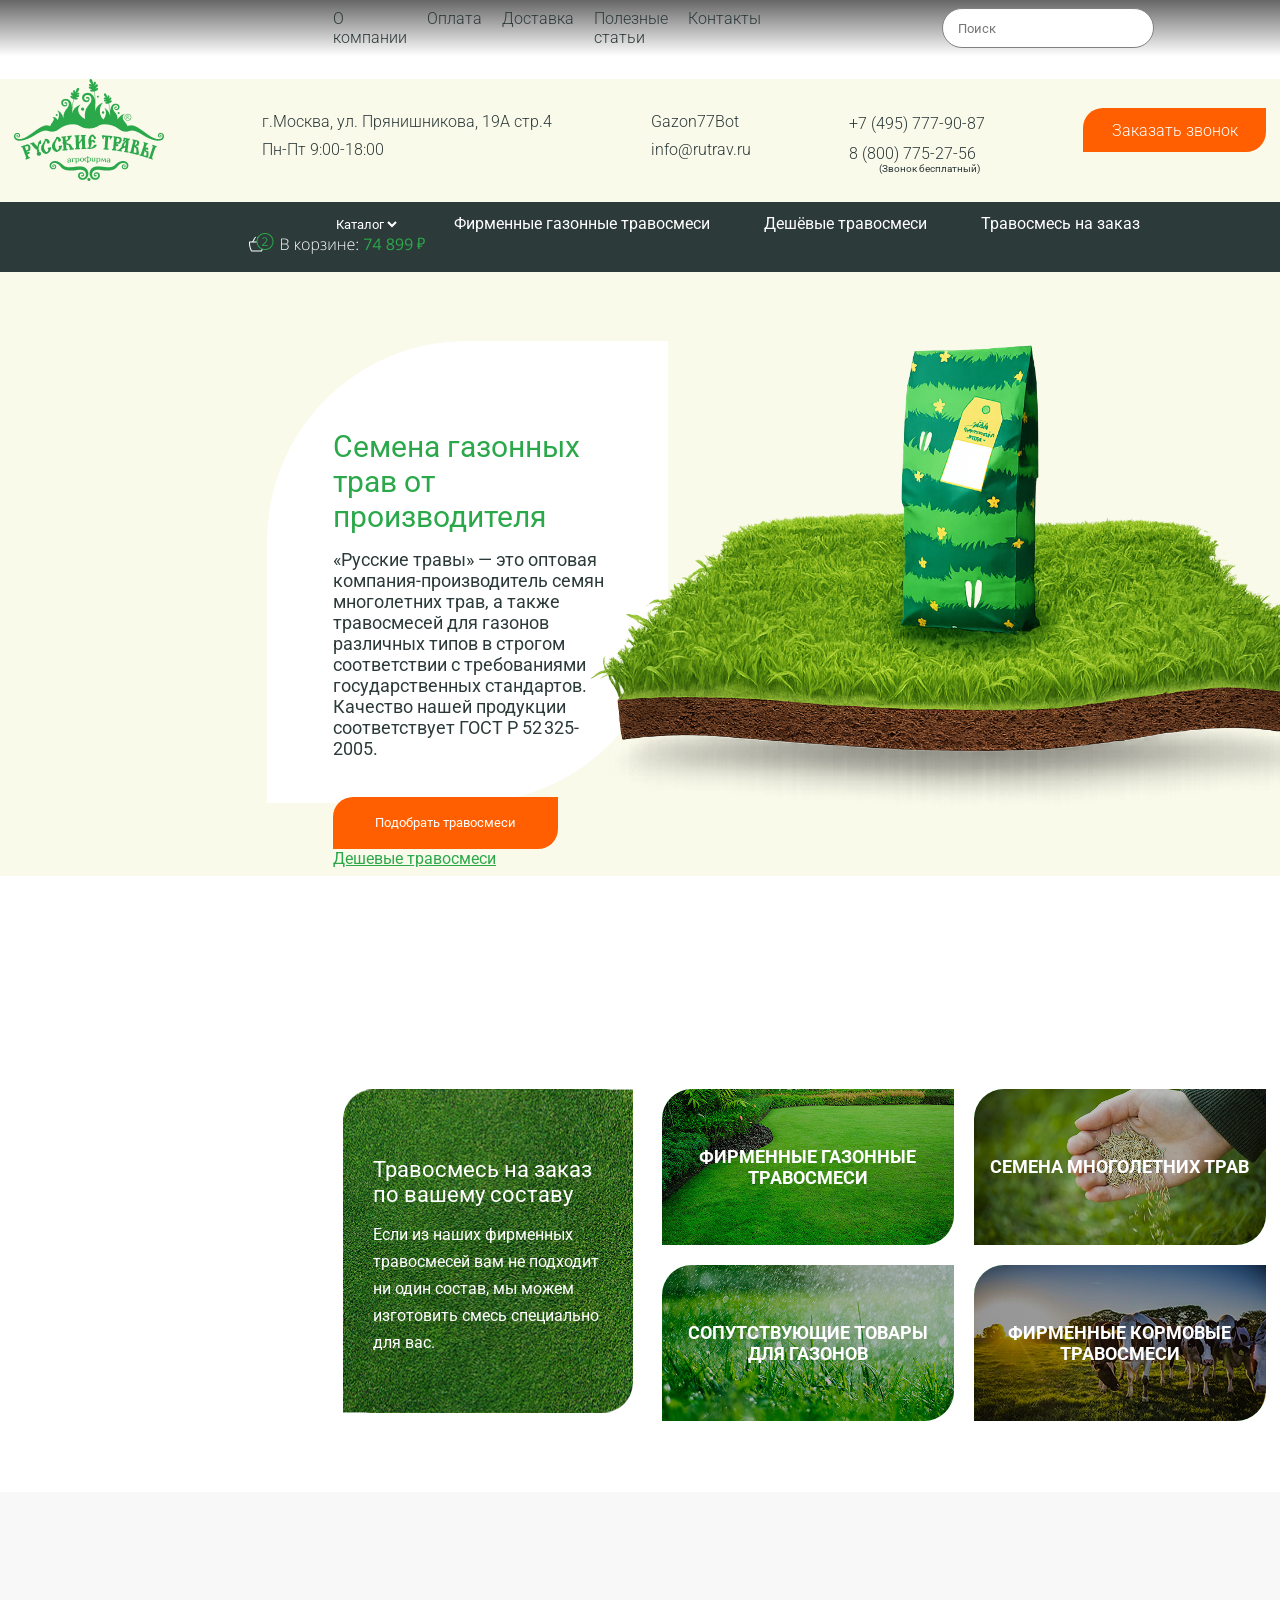
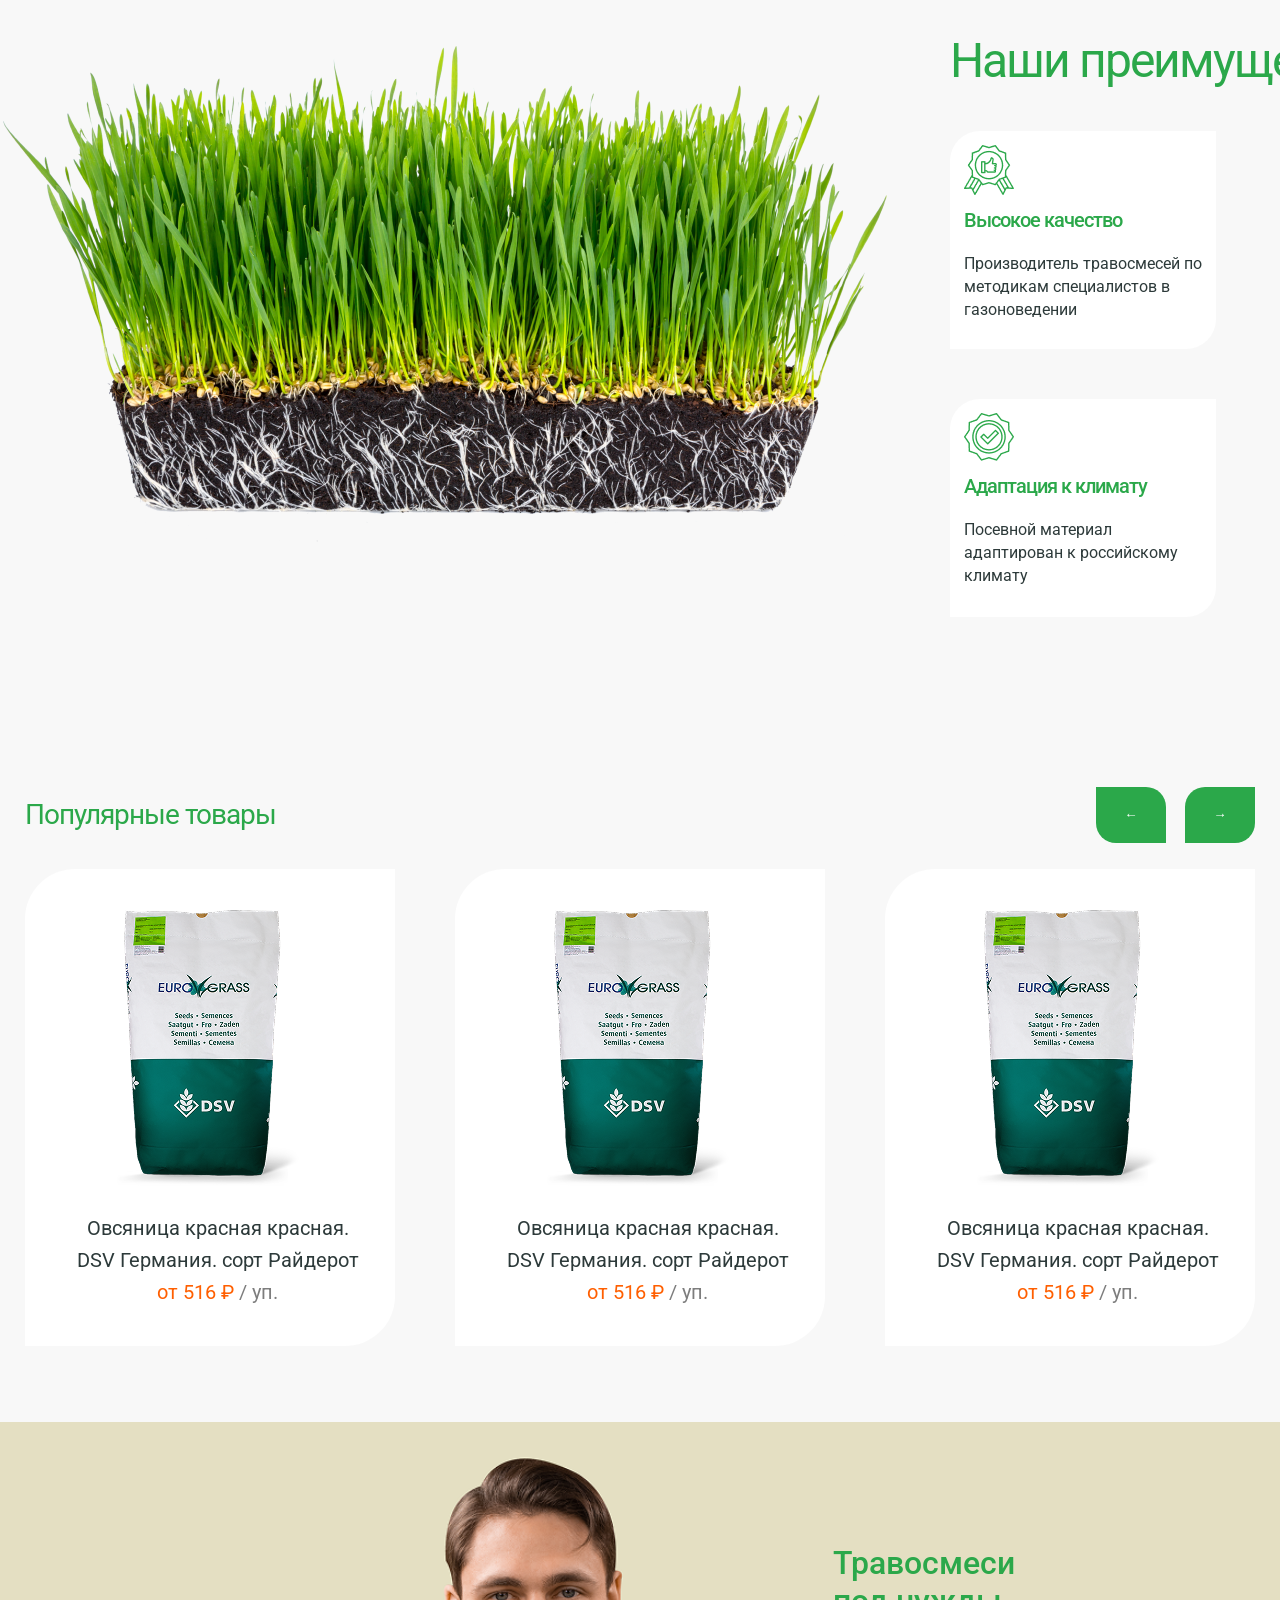
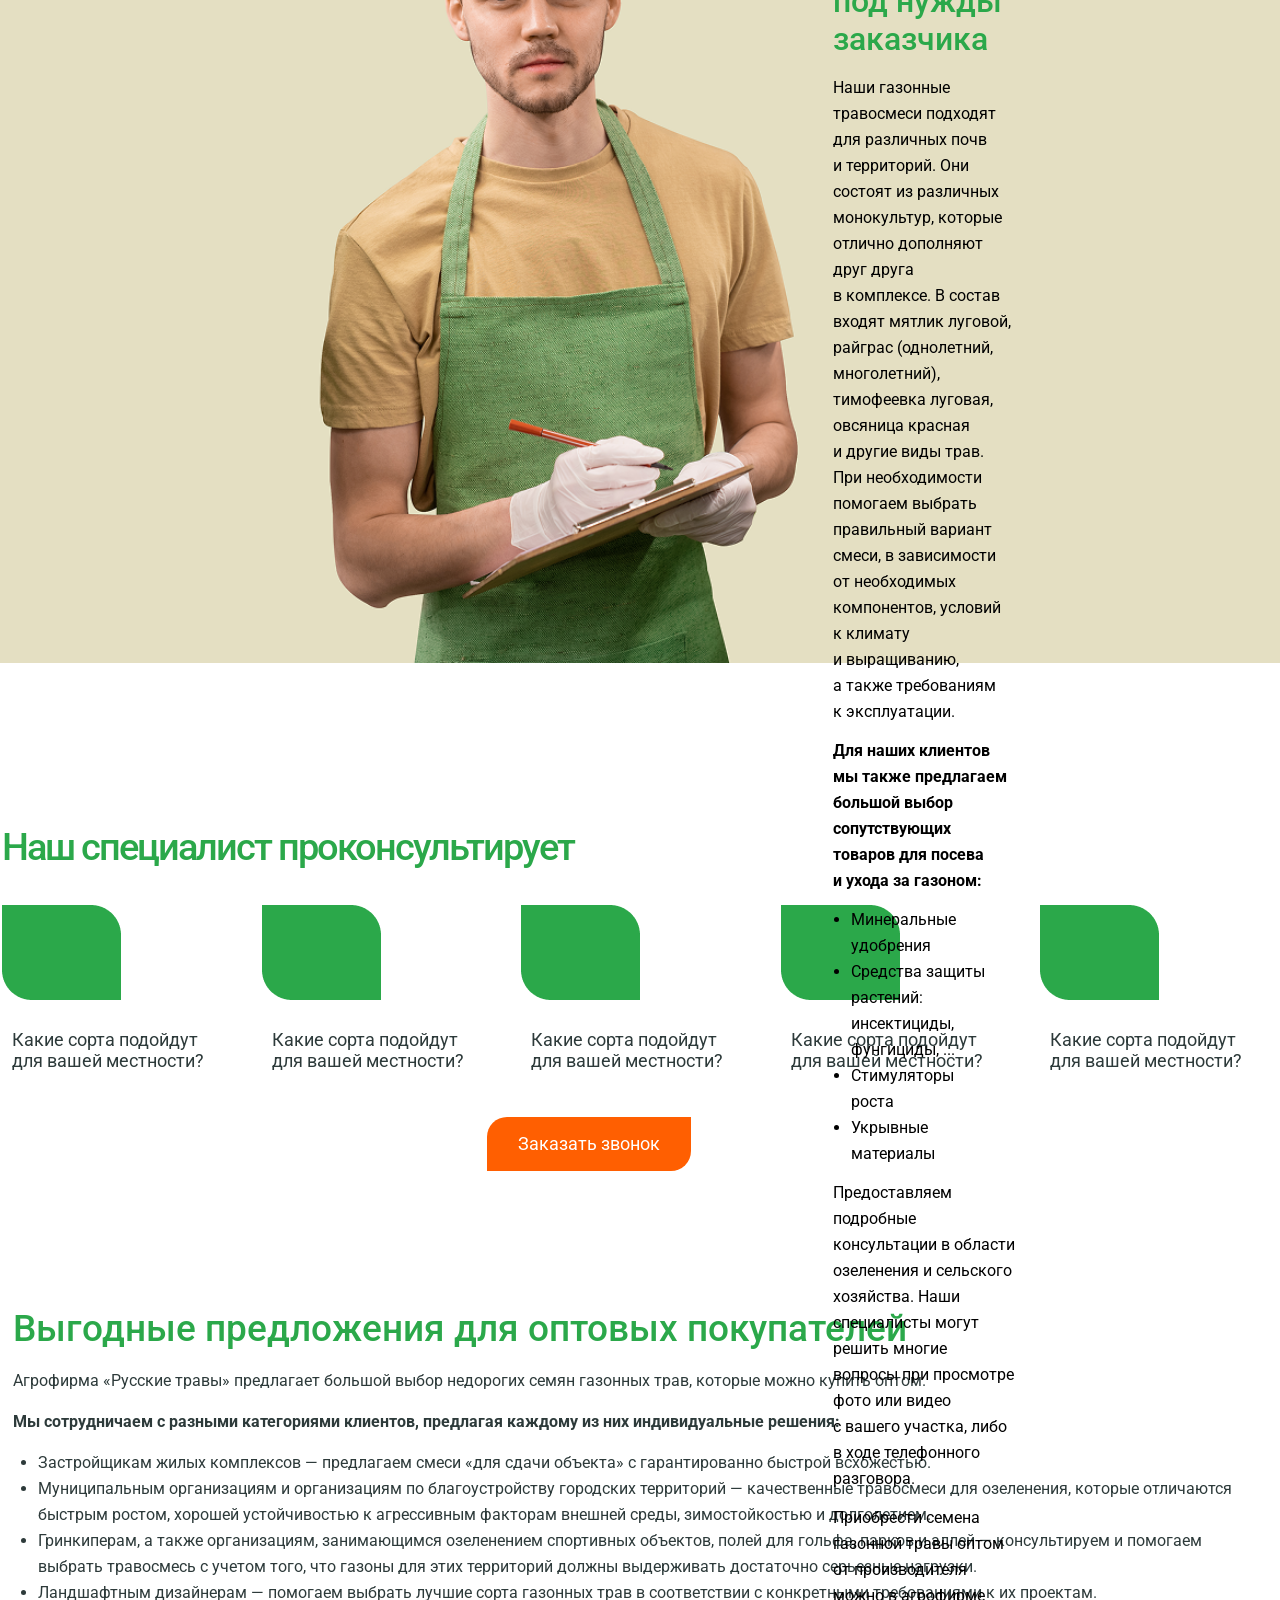
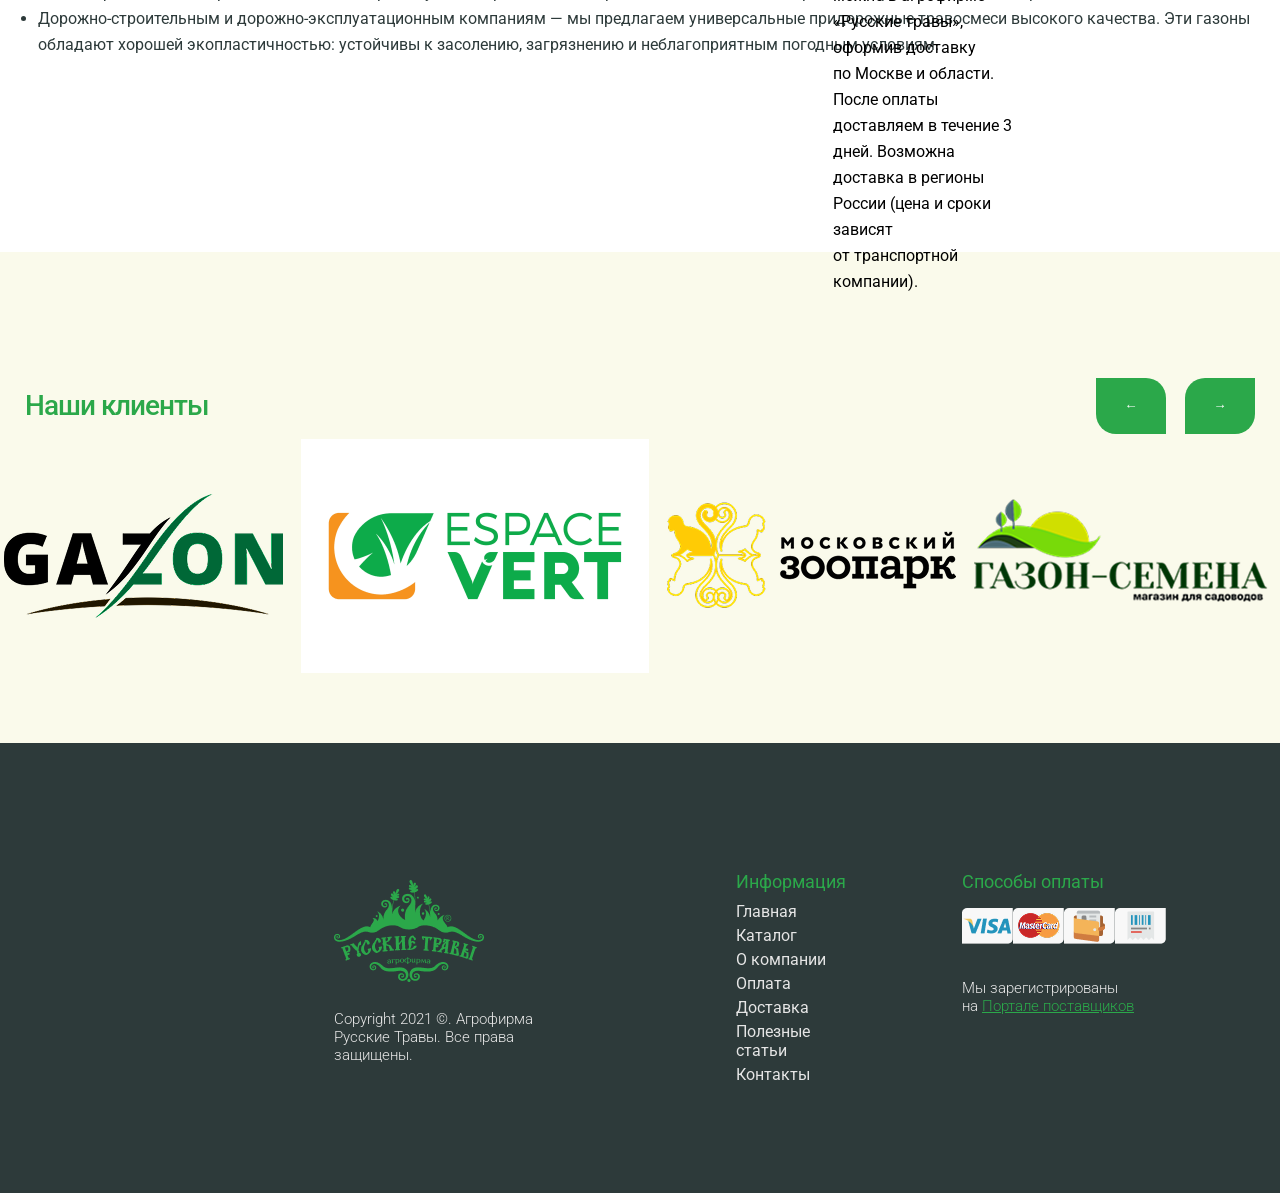
==== index.html @ 18412211 "big news" ====
<!DOCTYPE html>
<html lang="ru">
  <head>
    <meta charset="UTF-8">
    <meta name="viewport" content="width=device-width, initial-scale=1.0">
    <title>Ruskie travi</title>
    <link rel="preconnect" href="https://fonts.googleapis.com">
    <link rel="preconnect" href="https://fonts.gstatic.com" crossorigin>
    <link href="https://fonts.googleapis.com/css2?family=Roboto:ital,wght@0,100..900;1,100..900&display=swap" rel="stylesheet">
    <link rel="icon" type="image/png" href="./img/logo (1).png">
    <link rel="stylesheet" href="./css/style.css">
  </head>
<body>

  <div id="loader">
    <div class="spinner"></div>
  </div>

  <header class="header">
    <input type="checkbox" id="menu-toggle">
    <label for="menu-toggle" class="burger">☰</label>
        <nav class="nav">
          <ul class="list">
            <li class="text"><a href="./index-two.html" class="link">О компании</a></li>
            <li class="text"><a href="./index-two.html" class="link">Оплата</a></li>
            <li class="text"><a href="./index-two.html" class="link">Доставка</a></li>
            <li class="text"><a href="./index-two.html" class="link">Полезные статьи
            </a></li>
            <li class="text"><a href="./index-two.html" class="link">Контакты</a></li>
          </ul>
        </nav>
        <div class="header-info">
          <input type="search" placeholder="Поиск">
        <a href="">Вход</a>
        <a href="">Регистрация</a>
        <select name="" id="">
          <option value="">Russia</option>
          <option value="">English</option>
          <option value="">Japan</option>
        </select>
        </div>
    </header>
  
  <main>
  
    <section class="section">
    <div class="info">
      <img src="./img/logo (1).png" alt="ligo">
        <div class="info-texts">
          <span class="info-text"><a href="./">г.Москва, ул. Прянишникова, 19А стр.4</a></span>
          <p class="info-text-two" id="deily">Пн-Пт 9:00-18:00</p>
        </div>
        <div class="info-texts">
          <span class="info-text"><a href="">Gazon77Bot</a></span>
          <p class="info-text-two"><a href="">info@rutrav.ru</a></p>
        </div>
        <div class="info-texts-three">
          <span class="info-text"><a href="" id="info-text"> +7 (495) 777-90-87</a></span>
          <p class="info-text-two" id="info-text-two"><a href="">8 (800) 775-27-56</a></p>
          <p class="call">(Звонок бесплатный)</p>
        </div>
        <button class="call-two">Заказать звонок</button>
    </div>
    <div class="menu">
      <input type="checkbox" id="menu-toggle-two">
    <label for="menu-toggle-two" class="burger-two">☰</label>
      <div class="for-burger-two">
        <select name="" id="">
        <option value="">Каталог</option>
        <option value="">Каталог</option>
      </select>
      <a href="./index-three.html">Фирменные газонные травосмеси</a>
      <a href="./index-three.html">Дешёвые травосмеси</a>
      <a href="./index-three.html">Травосмесь на заказ</a>
      <img src="./img/basket.png" alt="basket">
      </div>
    </div>
    <div class="smena">
      <div class="smena-box">
        <h2>Семена газонных трав от производителя</h2>
        <p>«Русские травы» — это оптовая компания-производитель семян многолетних трав, а также травосмесей для газонов различных типов в строгом соответствии с требованиями государственных стандартов. Качество нашей продукции соответствует ГОСТ Р 52 325-2005.</p>
        <button>Подобрать травосмеси</button>
        <a href="">Дешевые травосмеси</a>
      </div>
      <div class="smena-img">
        <img src="./img/ChatGPT Image Mar 2, 2026, 11_20_45 AM.png" alt="">
      </div>
    </div>
    </section>
    <section class="sec-two">
      <div class="cards">
        <div class="card-one" style="background-image: url(./img/Rectangle\ 2\ \(1\).png);">
          <h2>Травосмесь на заказ 
          по вашему составу</h2>
          <p>Если из наших фирменных травосмесей вам не подходит ни один состав, мы можем изготовить смесь специально для вас.</p>
        </div>
          <div class="grid-container">
          <div class="card" style="background-image: url(./img/bg.png);">ФИРМЕННЫЕ ГАЗОННЫЕ ТРАВОСМЕСИ</div>
          <div class="card" style="background-image: url(./img/bg\ \(1\).png);">СЕМЕНА МНОГОЛЕТНИХ ТРАВ</div>
          <div class="card" style="background-image: url(./img/bg\ \(2\).png);">ГИДРОПОСЕВ ГАЗОНА</div>
          <div class="card" style="background-image: url(./img/bg\ \(2\).png);">СОПУТСТВУЮЩИЕ ТОВАРЫ ДЛЯ ГАЗОНОВ</div>
          <div class="card" style="background-image: url(./img/bg\ \(4\).png);">ФИРМЕННЫЕ КОРМОВЫЕ ТРАВОСМЕСИ</div>
          <div class="card" style="background-image: url(./img/bg\ \(5\).png);">ГАЗОННЫЕ УДОБРЕНИЯ</div>
        </div>
      </div>
    </section>
    <section class="sec-three">
      <div class="big-box">
        <div class="big-box-img">
          <img src="./img/lawn-mowing-with-soil.png" alt="">
        </div>
        <div class="big-box-info">
          <h2>Наши преимущества</h2>
          <div class="grid-container-two">
              <div>
              <img src="./img/best.png" alt="logo">
              <h3>Высокое качество</h3>
              <p>Производитель травосмесей по методикам специалистов в газоноведении</p>
              </div>

              <div>
              <img src="./img/note.png" alt="logo">
              <h3>Индивидуальный подход</h3>
              <p>Изготавливаем смеси
              по вашему составу</p>
              </div>

              <div>
              <img src="./img/approved.png" alt="logo">
              <h3>Адаптация к климату</h3>
              <p>Посевной материал адаптирован к российскому климату</p>
              </div>

              <div>
              <img src="./img/Vector.png" alt="logo">
              <h3>Консультация специалиста</h3>
              <p>Бесплатная консультация агронома</p>
              </div>
          </div>
        </div>
      </div>
      <div class="big-box-two">
        <div class="box-two-info">
          <h2>Популярные товары</h2>

          <div class="box-two-info-btns">
            <button>←</button>
            <button id="info-btn">→</button>
          </div>
        </div>
        <div class="big-box-two-cards">
          <div class="box-two-card">
            <img src="./img/img (1).png" alt="img">
            <p>Овсяница красная красная.
            DSV Германия. сорт Райдерот</p>
            <p style="color: #FF5F01;">от 516 ₽ <span style="color: #7D7D7D;">/ уп.</span></p>
          </div>
          <div class="box-two-card">
            <img src="./img/img (1).png" alt="img">
            <p>Овсяница красная красная.
            DSV Германия. сорт Райдерот</p>
            <p style="color: #FF5F01;">от 516 ₽ <span style="color: #7D7D7D;">/ уп.</span></p>
          </div>
          <div class="box-two-card">
            <img src="./img/img (1).png" alt="img">
            <p>Овсяница красная красная.
            DSV Германия. сорт Райдерот </p>
            <p style="color: #FF5F01;">от 516 ₽ <span style="color: #7D7D7D;">/ уп.</span></p>
          </div>
        </div>
      </div>
    </section>
      <section class="sec-four">
        <img src="./img/young-male-farmer-with-pen-and-clipboard-making-notes-in-verical-farm 1.png" alt="man-with-bag">
        <div class="travosmesi">
          <h2>Травосмеси под нужды заказчика</h2>
          <p>Наши газонные травосмеси подходят для различных почв и территорий. Они состоят из различных монокультур, которые отлично дополняют друг друга в комплексе. В состав входят мятлик луговой, райграс (однолетний, многолетний), тимофеевка луговая, овсяница красная и другие виды трав. 
          При необходимости помогаем выбрать правильный вариант смеси, в зависимости от необходимых компонентов, условий к климату и выращиванию, а также требованиям к эксплуатации.</p>
          <p><b>Для наших клиентов мы также предлагаем большой выбор сопутствующих товаров
          для посева и ухода за газоном:</b></p>
          <ul>
            <li>
              Минеральные удобрения
            </li>
            <li>
              Средства защиты растений: инсектициды, фунгициды, ...
            </li>
            <li>
              Стимуляторы роста
            </li>
            <li>
              Укрывные материалы
            </li>
          </ul>
          <p>Предоставляем подробные консультации в области озеленения и сельского хозяйства. Наши специалисты могут решить многие вопросы при просмотре фото или видео с вашего участка, либо в ходе телефонного разговора.</p>
          <p>Приобрести семена газонной травы оптом от производителя можно в агрофирме «Русские травы», оформив доставку по Москве и области. После оплаты доставляем в течение 3 дней. Возможна доставка в регионы России (цена и сроки зависят от транспортной компании).</p>
        </div>
      </section>
    <section class="sec-five">
      <div class="nash-spetsi">
        <h2>Наш специалист проконсультирует</h2>
        <div class="nash-cards">
          <div class="nash-card">
            <img src="./img/Rectangle 6 (1).png" alt="img">
            <p>Какие сорта подойдут 
            для вашей местности?</p>
          </div>
          <div class="nash-card">
            <img src="./img/Rectangle 6 (1).png" alt="img">
            <p>Какие сорта подойдут 
            для вашей местности?</p>
          </div>
          <div class="nash-card">
            <img src="./img/Rectangle 6 (1).png" alt="img">
            <p>Какие сорта подойдут 
            для вашей местности?</p>
          </div>
          <div class="nash-card">
            <img src="./img/Rectangle 6 (1).png" alt="img">
            <p>Какие сорта подойдут 
            для вашей местности?</p>
          </div>
          <div class="nash-card">
            <img src="./img/Rectangle 6 (1).png" alt="img">
            <p>Какие сорта подойдут 
            для вашей местности?</p>
          </div>
        </div>
        <button>Заказать звонок</button>
      </div>
      <div class="vigodine">
        <h2>Выгодные предложения для оптовых покупателей</h2>
        <p>Агрофирма «Русские травы» предлагает большой выбор недорогих семян газонных трав, которые можно купить оптом.</p>
        <p><b>Мы сотрудничаем с разными категориями клиентов, предлагая каждому из них индивидуальные решения:</b></p>
        <ul>
          <li>Застройщикам жилых комплексов — предлагаем смеси «для сдачи объекта» с гарантированно быстрой всхожестью.</li>
          <li>Муниципальным организациям и организациям по благоустройству городских территорий — качественные травосмеси для озеленения, которые отличаются быстрым ростом, хорошей устойчивостью к агрессивным факторам внешней среды, зимостойкостью и долголетием.</li>
          <li>Гринкиперам, а также организациям, занимающимся озеленением спортивных объектов, полей для гольфа, парков и аллей — консультируем и помогаем выбрать травосмесь с учетом того, что газоны для этих территорий должны выдерживать достаточно серьезные нагрузки.</li>
          <li>Ландшафтным дизайнерам — помогаем выбрать лучшие сорта газонных трав в соответствии с конкретными требованиями к их проектам.</li>
          <li>Дорожно-строительным и дорожно-эксплуатационным компаниям — мы предлагаем универсальные придорожные травосмеси высокого качества.
          Эти газоны обладают хорошей экопластичностью: устойчивы к засолению, загрязнению и неблагоприятным погодным условиям.</li>
        </ul>
      </div>
    </section>
    <section class="sec-six">
      <div class="six-info">
        <h2>Наши клиенты</h2>
        <div class="info-btns">
          <button>←</button>
          <button id="info-btn">→</button>
        </div>
      </div>
      <div class="six-info-imgs">
        <a href=""><img src="./img/1.png" alt="gazon"></a>
        <a href=""><img src="./img/2.png" alt="espace-vert"></a>
        <a href=""><img src="./img/3.png" alt="moskovskiy zopark"></a>
        <a href=""><img src="./img/4.png" alt="gazon-semena"></a>
      </div>
    </section>
    <footer class="footer">
      <div class="footer-box">
        <img class="footer-img" src="./img/logo (1).png" alt="logo">
      <p class="footer-text">Copyright 2021 ©. 
      Агрофирма Русские Травы. Все права защищены.</p>
      </div>
      <div class="footer-box-two">
        <h3>Информация</h3>
        <ul>
          <li>
            <a href="">Главная</a>
          </li>
          <li>
            <a href="">Каталог</a>
          </li>
          <li>
            <a href="">О компании</a>
          </li>
          <li>
            <a href="">Оплата</a>
          </li>
          <li>
            <a href="">Доставка</a>
          </li>
          <li>
            <a href="">Полезные статьи</a>
          </li>
          <li>
            <a href="">Контакты</a>
          </li>
        </ul>
      </div>
      <div class="footer-box-three">
        <h3>Способы оплаты</h3>
        <div class="footer-cards">
          <a href=""><img src="./img/1 (1).png" alt="visa"></a>
          <a href=""><img src="./img/2 (1).png" alt="mastercard"></a>
          <a href=""><img src="./img/3 (1).png" alt="wallet"></a>
          <a href=""><img src="./img/4 (1).png" alt="note"></a>
        </div>
        <p>Мы зарегистрированы <br>
        на <a href="">Портале поставщиков</a></p>
      </div>
      <div class="footer-box-four">
        <h3>Контакты</h3>
        <ul>
          <li>
            <a href=""> +7 (495) 777-90-87</a>
          </li>
          <li>
            <a href="">8 (800) 775-27-56</a>
          </li>
          <li>
            <a href="">Gazon77Bot</a>
          </li>
          <li>
            <a href="">info@rutrav.ru</a>
          </li>
          <li>
            <a href="">г.Москва, ул. Прянишникова, 19А стр.4</a>
          </li>
        </ul>
      </div>
    </footer>
  </main>
</body>
</html>
---- css/style.css ----
* {
  margin: 0;
  padding: 0;
  box-sizing: border-box;
  font-family: "Roboto", sans-serif;
}

#loader {
    position: fixed;
    inset: 0;
    background: #fffafa;
    display: flex;
    align-items: center;
    justify-content: center;
    z-index: 9999;

    animation: loaderHide 0.6s ease forwards;
}

#loader .spinner {
    width: 36px;
    height: 36px;
    border: 3px solid #333;
    border-top: 3px solid #2BA84A;
    border-radius: 50%;
    animation: spin 0.5s linear infinite;
    animation-fill-mode: backwards;
}

@keyframes spin {
    to {
        transform: rotate(360deg);
    }
}

@keyframes loaderHide {
    0% {
        opacity: 1;
        visibility: visible;
    }

    90% {
        opacity: 1;
    }

    100% {
        opacity: 0;
        visibility: hidden;
    }
}


.header {
  top: 0;
  max-width: 1920px;
  height: 56px;
  margin: auto;
  background: linear-gradient(180deg, rgba(0,0,0,0.6),rgba(0,0,0,0.000000000000000000000000000000000006));
  display: flex;
  align-items: center;
}

.nav {
  margin-left: 333px;
  margin-right: 181px;
}

.list {
  display: flex;
  gap: 20px;
}

.text {
  font-size: 16px;
  font-weight: 300;
  list-style: none;
}


.link {
  text-decoration: none;
  color: #2D3A3A;
}

.link:hover {
  color: #ffffff;
}

.link:active {
  color: #2D3A3A;
}

.header input {
  width: 212px;
  height: 40px;
  border-radius: 50px;
  padding: 15px;
  border: 1px solid gray;
  outline: none;
  margin-right: 157px;
}

.header-info {
  display: flex;
  justify-content: space-between;
  align-items: center;
  gap: 17px;
}

.header-info a:hover {
  color: rgb(30, 41, 255);
}

.header-info select {
  font-size: 16px;
  font-weight: 300;
  outline: none;
  border: none;
  background: transparent;
}

.header-info select:hover {
  color: rgb(239, 239, 239);
}

.header-info option {
  background-color: white;
  color: black;
}

.section {
  background-color: #FAFAEB;
  max-width: 1920px;
  margin: auto;
}

.info {
  width: 1252px;
  height: 102.04px;
  margin: auto;
  margin-top: 23px;
  display: flex;
  align-items: center;
  justify-content: space-between;
}

.info-texts {
  font-size: 16px;
  font-weight: 300;
  line-height: 100%
}

.info-text {
  line-height: 40px;
}

.info-text a {
  color: #2D3A3A;
  font-size: 16px;
  font-weight: 300;
  text-decoration: none;
}

.info-text-two {
  font-size: 16px;
  font-weight: 300;
  color: #2D3A3A;
  font-size: 16px;
  font-weight: 300;
}

.info-text-two a {
  color: #2D3A3A;
  text-decoration: none;
}

.info-texts-three {
  margin-top: 18px;
}

.call {
  font-size: 10px;
  margin-left: 30px;
  color: #2D3A3A;
}

.call-two {
  width: 183px;
  height: 44px;
  background-color: #FF5F01;
  color: white;
  border-radius: 20px 0px 20px 0px;
  border: 0;
  font-size:  16px;
  font-weight: 300;
  transition: 0.3s ease;
  cursor: pointer;
}

.call-two:hover {
  transform: scale(1.05);
  box-shadow: #FF5F01 0px 0px 15px 0.5px;
}

.call-two:active {
  transform: scale(1);
  box-shadow: none;
}

.menu {
  max-width: 1920px;
  height: 70px;
  margin: auto;
  background-color: #2D3A3A;
  margin-top: 20.96px;
  display: flex;
  align-items: center;
}

#menu-toggle-two {
  display: none;
}

.burger-two {
  display: none;
}

.menu select {
  background: transparent;
  border: none;
  margin-left: 332px;
  margin-right: 50px;
  color: white;
  outline: none;
  cursor: pointer;
}

.menu option {
  background-color: white;
  color: black;
}
.menu a {
  margin-right: 50px;
  color: white;
  text-decoration: none;
}

.menu a:hover {
  color: rgb(82, 220, 121);
}

.menu a:active {
  color: #2f5a39;
}

.menu img {
  margin-left: 249px;
}

.smena {
  display: flex;
  max-width: 1920px;
  margin: auto;
}

.smena-box {
  width: 652px;
  height: 462px;
  background-color: white;
  border-radius: 200px 0px 200px 0px ;
  margin: 69px 0px 70px 267px;
  padding: 88px 51px 88px 66px ;
}

.smena h2 {
  color: #2BA84A;
  font-size: 30px;
  font-weight: 400;
  margin-bottom: 15px;
}

.smena p {
  font-size: 18px;
  font-weight: 400;
  color: #2D3A3A;
  margin-bottom: 38px;
}

.smena button {
  width: 225px;
  height: 52px;
  border: none;
  border-radius: 20px 0px 20px 0px;
  background-color:#FF5F01;
  color: white;
  margin-right: 59px;
  cursor: pointer;
  transition: 0.3s ease;
}

.smena button:hover {
  transform: scale(1.05);
  box-shadow: #FF5F01 0px 0px 15px 0.5px;
}

.smena button:active {
  transform: scale(1);
  box-shadow: none;
}

.smena-box a {
  color: #2BA84A;
  font-size: 16px;
  font-weight: 400;
  transition: 0.3s ease;
}

.smena-box a:hover {
  color: #2f5a39;
}

.smena img {
  margin-left: -150px;
  width: 890px;
  height: 600px;
  overflow: hidden;
  z-index: 999;
  transition: 0.3s ease;
}

.smena img:hover {
  transform: translateX(80px);
}

.sec-two {
  width: 1920px;
  height: 616px;
  margin: auto;
  padding-top: 138px;
  display: flex;
}

.cards {
  width: 1235px;
  height: 328px;
  color: white;
  margin: auto;
  display: flex;
  gap: 29px;
}

.card-one {
  width: 291px;
  height: 324px;
  /* background-color: #3F7D25; */
  border-radius: 30px 0px 30px 0px;
  padding: 68px 22px 58px 30px;
  background-size: 100%;
  background-position: center;
  transition: 0.3s ease, backgraound-size 0.3s ease;
}

.card-one:hover {
  /* transform: scale(1.05); */
  background-size: 110%;
}

.card-one h2 {
  font-size: 22px;
  font-weight: 400;
  padding-bottom: 14px;
}

.card-one p {
  line-height: 27px;
}

.grid-container {
  display: grid;
  grid-template-columns: repeat(3, 1fr);
  gap: 20px;
}

.card {
  width: 292px;
  height: 156px;
  border-radius: 30px 0px 30px 0px;
  display: flex;
  align-items: center;
  justify-content: center;
  text-align: center;
  font-weight: bold;
  font-size: 18px;
  color: white;
  background: green;
  padding: 10px;
  background-size: 100%;
  background-position: center;
  transition: all 0.3s ease;
}

.card:hover {
  background-size: 110%;
}

.sec-three {
  max-width: 1920px;
  height: 1530px;
  background-color: #F8F8F8;
  margin: auto;
}

.big-box {
  display: flex;
}

.big-box-img {
  margin: 82px -10px 92px 0px;
  transition: all 0.3s ease;
  z-index: 9999;
}

.big-box-img:hover {
  transform: translateX(-40px);
}

.big-box-info {
  width: 620px;
  height: 550px;
  margin-top: 140px;
}

.big-box-info h2 {
  font-size: 48px;
  font-weight: 400;
  letter-spacing: -2px;
  color: #2BA84A;
  margin-bottom: 42px;
}

.grid-container-two {
  display: grid;
  grid-template-columns: repeat(2, 1fr);

}

.grid-container-two div {
  width: 266px;
  height: 218px;
  border-radius: 30px 0px 30px 0px;
  font-size: 18px;
  color: white;
  background: white;
  color: #2BA84A;
  padding: 10px;
  margin-right: 70px;
  margin-bottom: 50px;
  padding: 14px;
  transition: all 0.3s ease;
}

.grid-container-two div:hover {
  transform: scale(1.05);
  box-shadow: rgb(179, 178, 178) 0px 0px 15px 0.5px;
}

.grid-container-two div > img {
  /* margin-top: 10px; */
  margin-bottom: 9px;
}

.grid-container-two div > h3 {
  font-size: 20px;
  font-weight: 500;
  letter-spacing: -1px;
  margin-bottom: 20px;
}

.grid-container-two div > p {
  font-size: 16px;
  font-weight: 400;
  color: #2D3A3A;
  line-height: 23px;
}

.big-box-two {
  width: 1230px;
  height: 550px;
  margin: auto;
  margin-top: 93px;
}

.box-two-info {
  width: 100%;
  height: 72px;
  margin-bottom: 18px;
  display: flex;
  align-items: center;
  justify-content: space-between;
}

.box-two-info h2 {
  font-size: 28px;
  font-weight: 400;
  color: #2BA84A;
  letter-spacing: -1px;
}

.box-two-info-btns button {
  width: 70px;
  height: 56px;
  margin-left: 15px;
  background-color: #2BA84A;
  color: white;
  border: 0;
  border-radius: 0px 20px 0px 20px ;
  transition: all 0.3s ;
}

.box-two-info-btns button:hover {
  transform: scale(1.05);
}

#info-btn {
  border-radius: 20px 0px 20px 0px;
}

#info-btn:hover {
  transform: scale(1.05);
}

.big-box-two-cards {
  width: 100%;
  height: 478px;
  display: flex;
  justify-content: space-between;
  gap: 30px;
}

.box-two-card {
  width: 370px;
  height: 477px;
  background-color: white;
  border-radius: 50px 0px 50px 0px;
  transition: all 0.3s ease;
}

.box-two-card:hover {
  box-shadow: rgb(208, 208, 208) 0px 0px 15px 0.5px;
}

.box-two-card img {
  margin: 41px 50px 21px 75px;
  transition: all 0.3s ease;
}

.box-two-card img:hover {
  transform: scale(1.05);
}

.box-two-card p {
  width: 285px;
  height: 64px;
  font-size: 20px;
  color: #2D3A3A;
  font-weight: 400;
  line-height: 32px;
  text-align: center;
  margin-left: 50px;
}

.sec-four {
  max-width: 1920px;
  height: 841px;
  margin: auto;
  background-color: #E4DFC2;
  display: flex;
}

.sec-four img {
  transition: all 0.3s ease;
}

.sec-four img:hover {
  transform: translate(-70px);
}

.travosmesi {
  width: 826px;
  height: 576px;
  position: relative;
  left: -370px;
  top: 122px;
}

.travosmesi h2 {
  font-size: xx-large;
  font-weight: 500;
  color: #2BA84A;
  margin-bottom: 17px;
}

.travosmesi p {
  font-size: 16px;
  font-weight: 400;
  line-height: 26px;
  margin: 13px 0px;
}

.travosmesi ul {
  margin: 0px 18px;
  line-height: 26px;
}

.sec-five {
  max-width: 1920px;
  height: 1189px;
  margin: auto;
  padding-top: 162px;
}

.nash-spetsi {
  width: 1276px;
  height: 364px;
  /* background-color: dodgerblue; */
  margin: auto;
  /* margin-top: 162px; */
}

.nash-spetsi h2 {
  font-size: 38px;
  font-weight: 500;
  letter-spacing: -2px;
  color: #2BA84A;
  margin-bottom: 36px;
}

.nash-cards {
  width: 100%;
  height: 192px;
  display: flex;
  align-items: center;
  justify-content: space-between;
}

.nash-card {
  width: 238px;
  height: 192px;
  background-color: white;
  border-radius: 0px 20px 0px 20px;
  transition: all 0.3s ease;
}

.nash-card:hover {
  transform: scale(1.05);
  /* background-color: rgb(200, 200, 200); */
  border: 1px solid rgb(200,200,200);
  box-shadow: gray 0px 0px 10px 0.1px;
}

.nash-card p {
  padding: 10px;
  margin-top: 15px;
  font-size: 18px;
  font-weight: 400;
  color: #2D3A3A;
}

.nash-spetsi button {
  width: 204px;
  height: 54px;
  background-color: #FF5F01;
  color: white;
  border: 0;
  border-radius: 20px 0px 20px 0px;
  font-size: 18px;
  font-weight: 400;
  margin-top: 20px;
  margin-left: 485px;
  transition: all 0.3s ease;
}

.nash-spetsi button:hover {
  transform: scale(1.05);
  box-shadow: #FF5F01 0px 0px 15px 0.5px;
}

.nash-spetsi button:active {
  transform: scale(1);
  box-shadow: none;
}

.vigodine {
  width: 1254px;
  height: 401px;
  /* background-color: antiquewhite; */
  margin: auto;
  margin-top: 118px;
}

.vigodine h2 {
  font-size: 37px;
  font-weight: 500;
  color: #2BA84A;
  margin-bottom: 18px;
}

.vigodine p {
  margin-bottom: 15px;
  font-size: 16px;
  font-weight: 400;
  line-height: 26px;
  color: #2D3A3A;
}

.vigodine ul {
  font-size: 16px;
  font-weight: 400;
  line-height: 26px;
  color: #2D3A3A;
  margin-bottom: 15px;
  margin-left: 25px;
}

.sec-six {
  max-width: 1920px;
  height: 491px;
  margin: auto;
  background-color: #FAFAEB;
  padding-top: 119px;
}

.six-info {
  width: 1230px;
  height: 70px;
  margin: auto;
  /* background-color: greenyellow; */
  display: flex;
  align-items: center;
  justify-content: space-between;
}

.six-info h2 {
  font-size: 28px;
  font-weight: 500;
  color: #2BA84A;
  letter-spacing: -1px;
}

.six-info button {
  width: 70px;
  height: 56px;
  margin-left: 15px;
  background-color: #2BA84A;
  color: white;
  border: 0;
  border-radius: 0px 20px 0px 20px ;
  transition: all 0.3s ;
}

.info-btns button:hover {
  transform: scale(1.05);
}

.six-info-imgs {
  width: 1273px;
  height: 234px;
  margin: auto;
  display: flex;
  align-items: center;
  justify-content: space-between;
  gap: 18px;
}

.six-info-imgs a {
  transition: 0.3s ease;
}

.six-info-imgs a:hover {
  transform: scale(1.05);
}

.footer {
  max-width: 1920px;
  height: 450px;
  margin: auto;
  background-color: #2D3A3A;
  display: flex;
}

.footer-box {
  margin: 137px 202px 128px 334px;
}

.footer-img {
  margin-bottom: 23px;
}

.footer-text {
  width: 200px;
  height: 60px;
  color: #E5E5E5;
  font-size: 15px;
  font-weight: 300;
  /* margin-left: 334px; */
}

.footer-box-two {
  width: 170px;
  height: 200px;
  margin-top: 128px;
  margin-right: 116px;
}

.footer-box-two h3 {
  color: #2BA84A;
  font-size: 18px;
  font-weight: 400;
  margin-bottom: 10px;
}

.footer-box-two ul {
  list-style: none;
}

.footer-box-two li {
  margin-bottom: 5px;
}

.footer-box-two a {
  text-decoration: none;
  color: #E5E5E5;
}

.footer-box-two a:hover {
  color: lightgreen;
}

.footer-box-three {
  width: 240px;
  height: 147px;
  margin-top: 127px;
  margin-right: 171px;
}

.footer-box-three h3 {
  margin-bottom: 14px;
  font-size: 18px;
  font-weight: 400;
  color: #2BA84A;
  line-height: 24px;
}

.footer-cards {
  width: 100%;
  display: flex;
  justify-content: space-between;
  margin-bottom: 31px;
}

.footer-cards a {
  transition: all 0.1s;
}

.footer-cards a:hover {
  transform: scale(1.05);
}

/* .footer-cards a {
  margin-left: 5px;
} */

.footer-box-three p {
  font-size: 15px;
  font-weight: 300;
  color: #E5E5E5;
}

.footer-box-three a {
  color: #2BA84A;
}

.footer-box-three a:hover{
  color: lightgreen;
}

.footer-box-four {
  width: 212px;
  height: 195px;
  margin-top: 127px;
}

.footer-box-four h3 {
  margin-bottom: 14px;
  font-size: 18px;
  font-weight: 400;
  color: #2BA84A;
  line-height: 24px;
}

.footer-box-four ul {
  list-style: none;
}

.footer-box-four li {
  margin-bottom: 10px;
}

.footer-box-four ul > li > a {
  text-decoration: none;
  color: #E5E5E5;
}

.footer-box-four ul > li > a:hover {
  color: lightgreen;
}

#menu-toggle {
  display: none;
}

.burger {
  display: none;
}

@media (max-width: 768px) {

  .header {
    width: 100%;
    height: 35px;
    background-color: aqua;
    padding: 0 10px;
    display: flex;
    justify-content: space-between;
  }


  .burger {
    display: flex;
    align-items: center;
    font-size: 25px;
    color: #2BA84A;
  }

  #menu-toggle {
    display: none;
  }

  #menu-toggle:checked + .burger + .nav {
    display: flex;
  }

  .header-info {
    display: flex;
    align-items: center;
    gap: 10px;
  }

  .header-info a {
    color: #2BA84A;
  }

  .header-info input {
    display: none;
  }

  .header-info select {
    border: 0;
    background-color: transparent;
    outline: none;
    font-size: 12px;
    font-weight: 300;
  }

  .nav {
    display: none;
    position: relative;
    top: 35px;
    left: 0;
    width: 100%;
    height: 140px;
    flex-direction: row;
    background-color: rgb(186, 221, 73);
    z-index: 9999;
  }

  .nav ul > li {
    margin-bottom: 5px;
    list-style: none;
  }

  .nav ul > li > a {
    text-decoration: none;
    color:#2BA84A;
  }

  .section {
    width: 100%;
    /* padding: 0 20px; */
    flex-direction: column;
    position: relative;
  }

  .info {
    width: 288px;
    height: 147px;
  }

  .info img {
    position: absolute;
    top: 0;
    left: 16px;
  }

  #info-text {
    position: absolute;
    top: 0;
    right: 0;
  }

  .info-text-two {
    position: absolute;
    bottom: 10px;
    left: 39px;
  }

  #info-text-two {
    position: absolute;
    top: 60px;
    left: 250px;
  }

  #deily {
    position: absolute;
    top: 0;
    left: 255px;
  }

  .info-text {
    position: absolute;
    top: 0;
    right: 0;
  }

  .info-text {
    display: none;
  }

  .call {
    position: absolute;
    top: 80px;
    right: 16px;
  }

  .call-two {
    width: 40%;
    position: absolute;
    bottom: 0;
    right: 16px;
  }


}
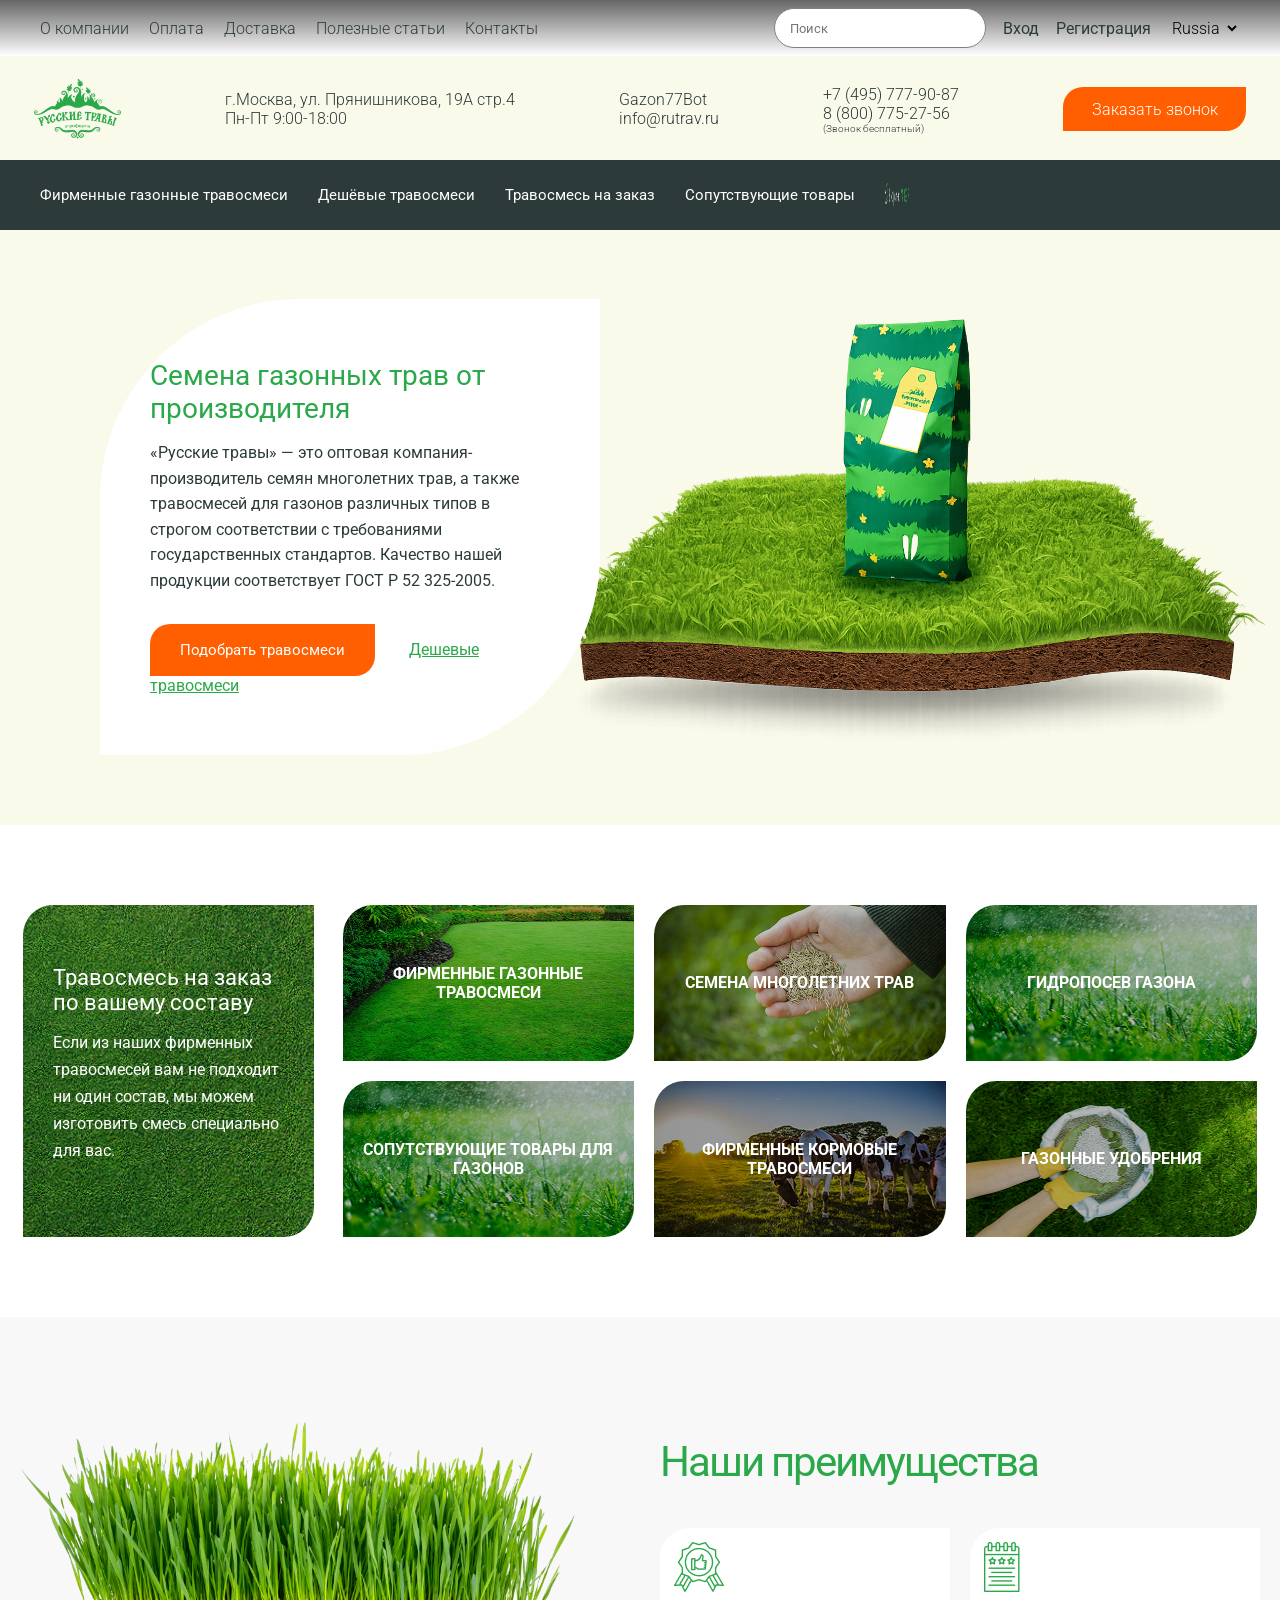
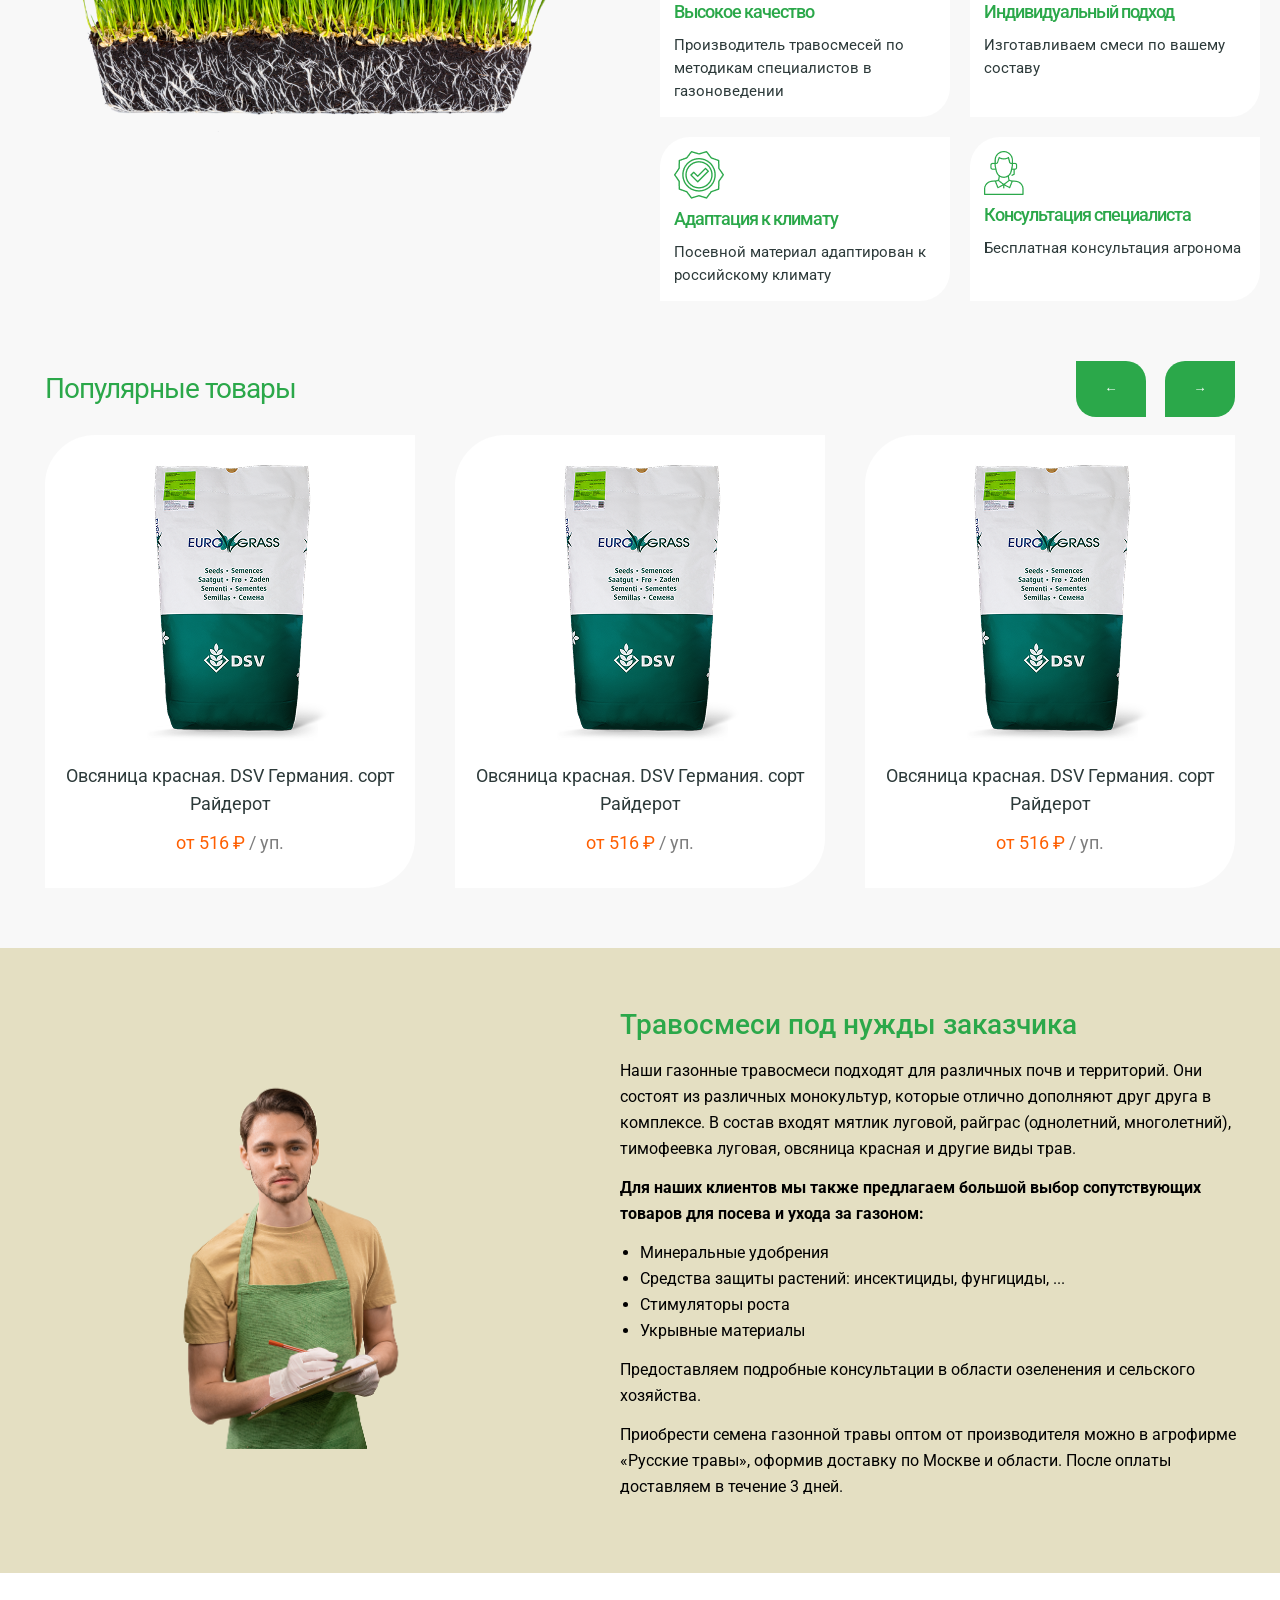
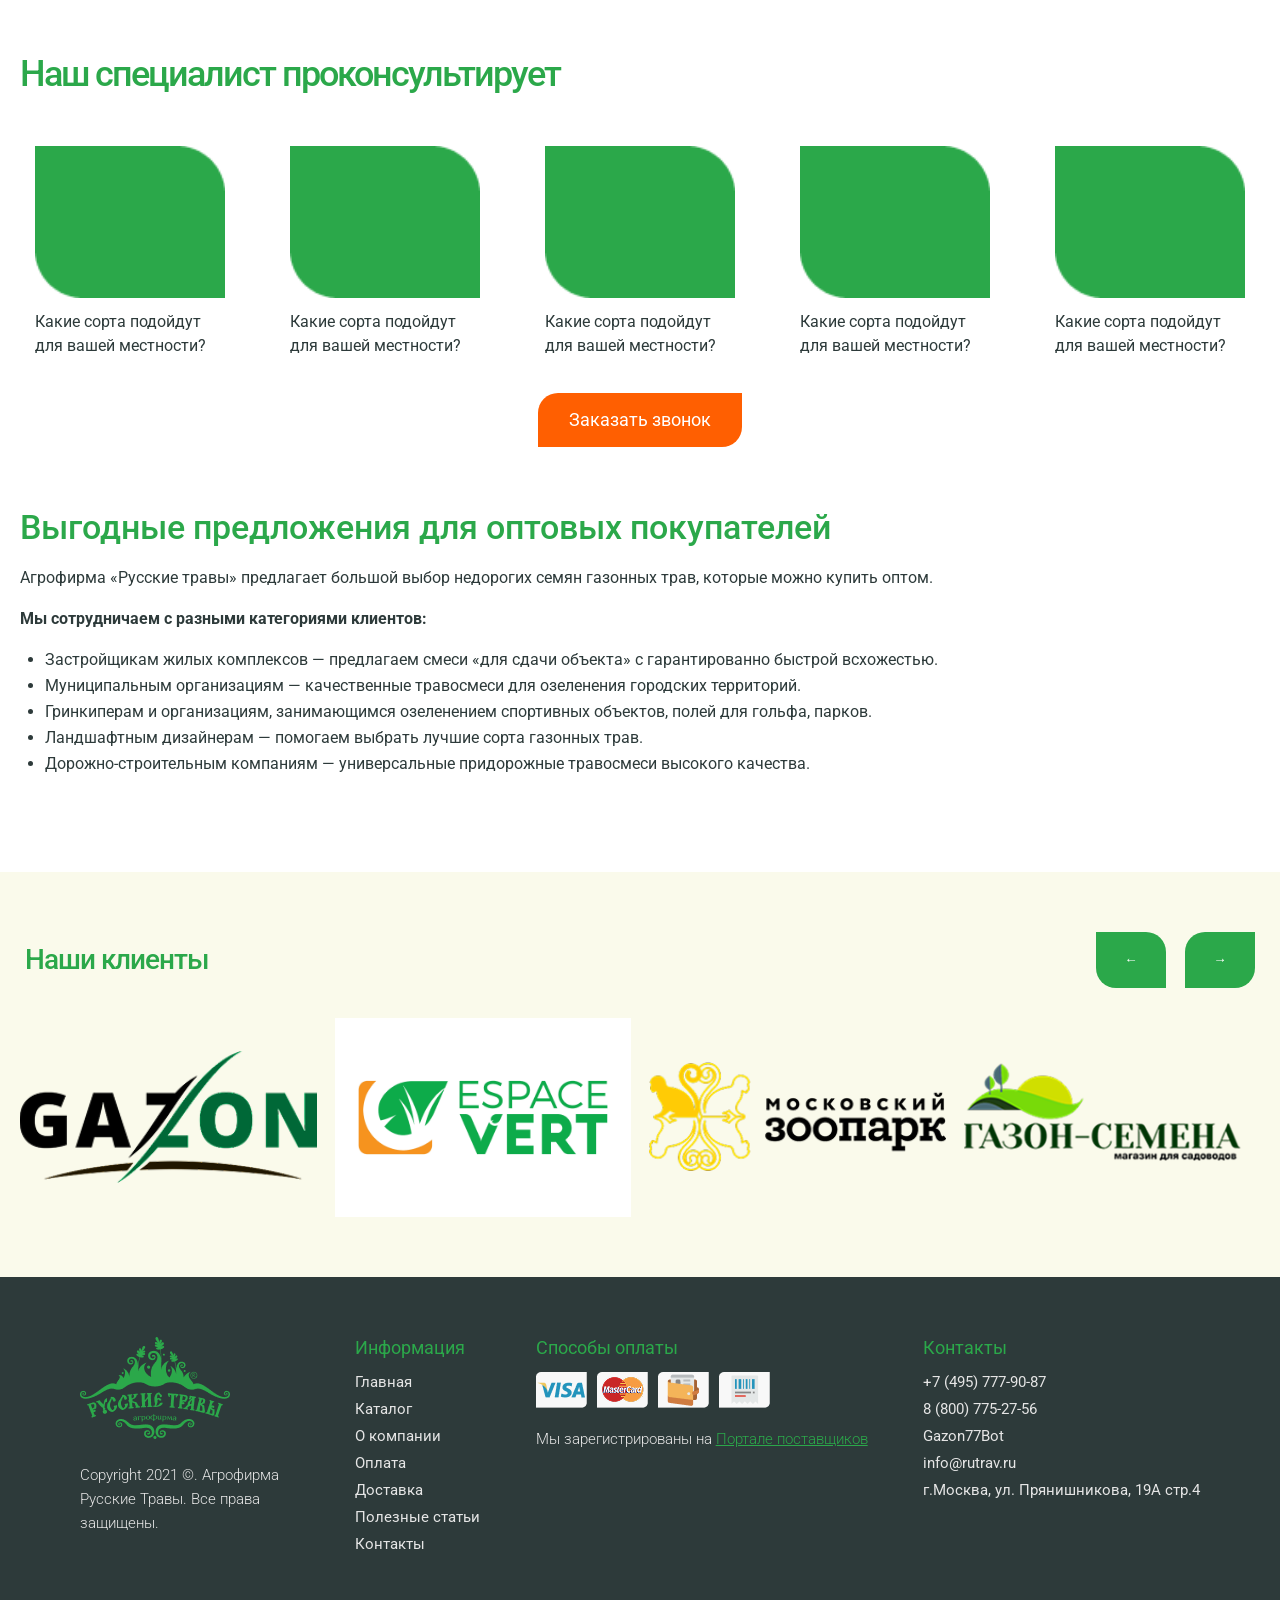
==== commit 51a03844: "Bugs fixed" ====
--- a/index.html
+++ b/index.html
@@ -1,36 +1,35 @@
 <!DOCTYPE html>
 <html lang="ru">
   <head>
-    <meta charset="UTF-8">
-    <meta name="viewport" content="width=device-width, initial-scale=1.0">
+    <meta charset="UTF-8" />
+    <meta name="viewport" content="width=device-width, initial-scale=1.0" />
     <title>Ruskie travi</title>
-    <link rel="preconnect" href="https://fonts.googleapis.com">
-    <link rel="preconnect" href="https://fonts.gstatic.com" crossorigin>
-    <link href="https://fonts.googleapis.com/css2?family=Roboto:ital,wght@0,100..900;1,100..900&display=swap" rel="stylesheet">
-    <link rel="icon" type="image/png" href="./img/logo (1).png">
-    <link rel="stylesheet" href="./css/style.css">
+    <link rel="preconnect" href="https://fonts.googleapis.com" />
+    <link rel="preconnect" href="https://fonts.gstatic.com" crossorigin />
+    <link href="https://fonts.googleapis.com/css2?family=Roboto:ital,wght@0,100..900;1,100..900&display=swap" rel="stylesheet" />
+    <link rel="icon" type="image/png" href="./img/logo (1).png" />
+    <link rel="stylesheet" href="./css/style.css" />
   </head>
-<body>
-
-  <div id="loader">
-    <div class="spinner"></div>
-  </div>
-
-  <header class="header">
-    <input type="checkbox" id="menu-toggle">
-    <label for="menu-toggle" class="burger">☰</label>
-        <nav class="nav">
-          <ul class="list">
-            <li class="text"><a href="./index-two.html" class="link">О компании</a></li>
-            <li class="text"><a href="./index-two.html" class="link">Оплата</a></li>
-            <li class="text"><a href="./index-two.html" class="link">Доставка</a></li>
-            <li class="text"><a href="./index-two.html" class="link">Полезные статьи
-            </a></li>
-            <li class="text"><a href="./index-two.html" class="link">Контакты</a></li>
-          </ul>
-        </nav>
-        <div class="header-info">
-          <input type="search" placeholder="Поиск">
+  <body>
+
+    <div id="loader">
+      <div class="spinner"></div>
+    </div>
+
+    <header class="header">
+      <input type="checkbox" id="menu-toggle" />
+      <label for="menu-toggle" class="burger">☰</label>
+      <nav class="nav">
+        <ul class="list">
+          <li class="text"><a href="./index-two.html" class="link">О компании</a></li>
+          <li class="text"><a href="./index-two.html" class="link">Оплата</a></li>
+          <li class="text"><a href="./index-two.html" class="link">Доставка</a></li>
+          <li class="text"><a href="./index-two.html" class="link">Полезные статьи</a></li>
+          <li class="text"><a href="./index-two.html" class="link">Контакты</a></li>
+        </ul>
+      </nav>
+      <div class="header-info">
+        <input type="search" placeholder="Поиск" />
         <a href="">Вход</a>
         <a href="">Регистрация</a>
         <select name="" id="">
@@ -38,289 +37,248 @@
           <option value="">English</option>
           <option value="">Japan</option>
         </select>
-        </div>
+      </div>
     </header>
-  
-  <main>
-  
-    <section class="section">
-    <div class="info">
-      <img src="./img/logo (1).png" alt="ligo">
-        <div class="info-texts">
-          <span class="info-text"><a href="./">г.Москва, ул. Прянишникова, 19А стр.4</a></span>
-          <p class="info-text-two" id="deily">Пн-Пт 9:00-18:00</p>
-        </div>
-        <div class="info-texts">
-          <span class="info-text"><a href="">Gazon77Bot</a></span>
-          <p class="info-text-two"><a href="">info@rutrav.ru</a></p>
-        </div>
-        <div class="info-texts-three">
-          <span class="info-text"><a href="" id="info-text"> +7 (495) 777-90-87</a></span>
-          <p class="info-text-two" id="info-text-two"><a href="">8 (800) 775-27-56</a></p>
-          <p class="call">(Звонок бесплатный)</p>
-        </div>
-        <button class="call-two">Заказать звонок</button>
-    </div>
-    <div class="menu">
-      <input type="checkbox" id="menu-toggle-two">
-    <label for="menu-toggle-two" class="burger-two">☰</label>
-      <div class="for-burger-two">
-        <select name="" id="">
-        <option value="">Каталог</option>
-        <option value="">Каталог</option>
-      </select>
-      <a href="./index-three.html">Фирменные газонные травосмеси</a>
-      <a href="./index-three.html">Дешёвые травосмеси</a>
-      <a href="./index-three.html">Травосмесь на заказ</a>
-      <img src="./img/basket.png" alt="basket">
-      </div>
-    </div>
-    <div class="smena">
-      <div class="smena-box">
-        <h2>Семена газонных трав от производителя</h2>
-        <p>«Русские травы» — это оптовая компания-производитель семян многолетних трав, а также травосмесей для газонов различных типов в строгом соответствии с требованиями государственных стандартов. Качество нашей продукции соответствует ГОСТ Р 52 325-2005.</p>
-        <button>Подобрать травосмеси</button>
-        <a href="">Дешевые травосмеси</a>
-      </div>
-      <div class="smena-img">
-        <img src="./img/ChatGPT Image Mar 2, 2026, 11_20_45 AM.png" alt="">
-      </div>
-    </div>
-    </section>
-    <section class="sec-two">
-      <div class="cards">
-        <div class="card-one" style="background-image: url(./img/Rectangle\ 2\ \(1\).png);">
-          <h2>Травосмесь на заказ 
-          по вашему составу</h2>
-          <p>Если из наших фирменных травосмесей вам не подходит ни один состав, мы можем изготовить смесь специально для вас.</p>
-        </div>
+
+    <main>
+
+      <section class="section">
+        <div class="info">
+          <img src="./img/logo (1).png" alt="logo" />
+          <div class="info-texts">
+            <span class="info-text"><a href="./">г.Москва, ул. Прянишникова, 19А стр.4</a></span>
+            <p class="info-text-two">Пн-Пт 9:00-18:00</p>
+          </div>
+          <div class="info-texts">
+            <span class="info-text"><a href="">Gazon77Bot</a></span>
+            <p class="info-text-two"><a href="">info@rutrav.ru</a></p>
+          </div>
+          <div class="info-texts">
+            <span class="info-text"><a href="tel:+74957779087">+7 (495) 777-90-87</a></span>
+            <p class="info-text-two"><a href="tel:88007752756">8 (800) 775-27-56</a></p>
+            <p class="call">(Звонок бесплатный)</p>
+          </div>
+          <button class="call-two">Заказать звонок</button>
+        </div>
+
+        <div class="menu">
+          <input type="checkbox" id="menu-toggle-two" />
+          <label for="menu-toggle-two" class="burger-two">☰ Каталог</label>
+          <div class="for-burger-two">
+            <a href="./index-three.html">Фирменные газонные травосмеси</a>
+            <a href="./index-three.html">Дешёвые травосмеси</a>
+            <a href="./index-three.html">Травосмесь на заказ</a>
+            <a href="./index-three.html">Сопутствующие товары</a>
+            <img src="./img/basket.png" alt="basket" />
+          </div>
+        </div>
+
+        <div class="smena">
+          <div class="smena-box">
+            <h2>Семена газонных трав от производителя</h2>
+            <p>«Русские травы» — это оптовая компания-производитель семян многолетних трав, а также травосмесей для газонов различных типов в строгом соответствии с требованиями государственных стандартов. Качество нашей продукции соответствует ГОСТ Р 52 325-2005.</p>
+            <button type="button">Подобрать травосмеси</button>
+            <a href="">Дешевые травосмеси</a>
+          </div>
+          <div class="smena-img">
+            <img src="./img/ChatGPT Image Mar 2, 2026, 11_20_45 AM.png" alt="Газонные травы" />
+          </div>
+        </div>
+      </section>
+
+      <section class="sec-two">
+        <div class="cards">
+          <div class="card-one" style="background-image: url('./img/Rectangle 2 (1).png');">
+            <h2>Травосмесь на заказ по вашему составу</h2>
+            <p>Если из наших фирменных травосмесей вам не подходит ни один состав, мы можем изготовить смесь специально для вас.</p>
+          </div>
           <div class="grid-container">
-          <div class="card" style="background-image: url(./img/bg.png);">ФИРМЕННЫЕ ГАЗОННЫЕ ТРАВОСМЕСИ</div>
-          <div class="card" style="background-image: url(./img/bg\ \(1\).png);">СЕМЕНА МНОГОЛЕТНИХ ТРАВ</div>
-          <div class="card" style="background-image: url(./img/bg\ \(2\).png);">ГИДРОПОСЕВ ГАЗОНА</div>
-          <div class="card" style="background-image: url(./img/bg\ \(2\).png);">СОПУТСТВУЮЩИЕ ТОВАРЫ ДЛЯ ГАЗОНОВ</div>
-          <div class="card" style="background-image: url(./img/bg\ \(4\).png);">ФИРМЕННЫЕ КОРМОВЫЕ ТРАВОСМЕСИ</div>
-          <div class="card" style="background-image: url(./img/bg\ \(5\).png);">ГАЗОННЫЕ УДОБРЕНИЯ</div>
-        </div>
-      </div>
-    </section>
-    <section class="sec-three">
-      <div class="big-box">
-        <div class="big-box-img">
-          <img src="./img/lawn-mowing-with-soil.png" alt="">
-        </div>
-        <div class="big-box-info">
-          <h2>Наши преимущества</h2>
-          <div class="grid-container-two">
-              <div>
-              <img src="./img/best.png" alt="logo">
-              <h3>Высокое качество</h3>
-              <p>Производитель травосмесей по методикам специалистов в газоноведении</p>
-              </div>
-
-              <div>
-              <img src="./img/note.png" alt="logo">
-              <h3>Индивидуальный подход</h3>
-              <p>Изготавливаем смеси
-              по вашему составу</p>
-              </div>
-
-              <div>
-              <img src="./img/approved.png" alt="logo">
-              <h3>Адаптация к климату</h3>
-              <p>Посевной материал адаптирован к российскому климату</p>
-              </div>
-
-              <div>
-              <img src="./img/Vector.png" alt="logo">
-              <h3>Консультация специалиста</h3>
-              <p>Бесплатная консультация агронома</p>
-              </div>
-          </div>
-        </div>
-      </div>
-      <div class="big-box-two">
-        <div class="box-two-info">
-          <h2>Популярные товары</h2>
-
-          <div class="box-two-info-btns">
-            <button>←</button>
-            <button id="info-btn">→</button>
-          </div>
-        </div>
-        <div class="big-box-two-cards">
-          <div class="box-two-card">
-            <img src="./img/img (1).png" alt="img">
-            <p>Овсяница красная красная.
-            DSV Германия. сорт Райдерот</p>
-            <p style="color: #FF5F01;">от 516 ₽ <span style="color: #7D7D7D;">/ уп.</span></p>
-          </div>
-          <div class="box-two-card">
-            <img src="./img/img (1).png" alt="img">
-            <p>Овсяница красная красная.
-            DSV Германия. сорт Райдерот</p>
-            <p style="color: #FF5F01;">от 516 ₽ <span style="color: #7D7D7D;">/ уп.</span></p>
-          </div>
-          <div class="box-two-card">
-            <img src="./img/img (1).png" alt="img">
-            <p>Овсяница красная красная.
-            DSV Германия. сорт Райдерот </p>
-            <p style="color: #FF5F01;">от 516 ₽ <span style="color: #7D7D7D;">/ уп.</span></p>
-          </div>
-        </div>
-      </div>
-    </section>
+            <div class="card" style="background-image: url('./img/bg.png');">ФИРМЕННЫЕ ГАЗОННЫЕ ТРАВОСМЕСИ</div>
+            <div class="card" style="background-image: url('./img/bg (1).png');">СЕМЕНА МНОГОЛЕТНИХ ТРАВ</div>
+            <div class="card" style="background-image: url('./img/bg (2).png');">ГИДРОПОСЕВ ГАЗОНА</div>
+            <div class="card" style="background-image: url('./img/bg (2).png');">СОПУТСТВУЮЩИЕ ТОВАРЫ ДЛЯ ГАЗОНОВ</div>
+            <div class="card" style="background-image: url('./img/bg (4).png');">ФИРМЕННЫЕ КОРМОВЫЕ ТРАВОСМЕСИ</div>
+            <div class="card" style="background-image: url('./img/bg (5).png');">ГАЗОННЫЕ УДОБРЕНИЯ</div>
+          </div>
+        </div>
+      </section>
+
+      <section class="sec-three">
+        <div class="big-box">
+          <div class="big-box-img">
+            <img src="./img/lawn-mowing-with-soil.png" alt="Газон" />
+          </div>
+          <div class="big-box-info">
+            <h2>Наши преимущества</h2>
+            <div class="grid-container-two">
+              <div class="advantage-card">
+                <img src="./img/best.png" alt="качество" />
+                <h3>Высокое качество</h3>
+                <p>Производитель травосмесей по методикам специалистов в газоноведении</p>
+              </div>
+              <div class="advantage-card">
+                <img src="./img/note.png" alt="подход" />
+                <h3>Индивидуальный подход</h3>
+                <p>Изготавливаем смеси по вашему составу</p>
+              </div>
+              <div class="advantage-card">
+                <img src="./img/approved.png" alt="климат" />
+                <h3>Адаптация к климату</h3>
+                <p>Посевной материал адаптирован к российскому климату</p>
+              </div>
+              <div class="advantage-card">
+                <img src="./img/Vector.png" alt="консультация" />
+                <h3>Консультация специалиста</h3>
+                <p>Бесплатная консультация агронома</p>
+              </div>
+            </div>
+          </div>
+        </div>
+
+        <div class="big-box-two">
+          <div class="box-two-info">
+            <h2>Популярные товары</h2>
+            <div class="box-two-info-btns">
+              <button type="button">←</button>
+              <button type="button" class="btn-next">→</button>
+            </div>
+          </div>
+          <div class="big-box-two-cards">
+            <div class="box-two-card">
+              <img src="./img/img (1).png" alt="товар" />
+              <p>Овсяница красная. DSV Германия. сорт Райдерот</p>
+              <p class="price">от 516 ₽ <span class="price-unit">/ уп.</span></p>
+            </div>
+            <div class="box-two-card">
+              <img src="./img/img (1).png" alt="товар" />
+              <p>Овсяница красная. DSV Германия. сорт Райдерот</p>
+              <p class="price">от 516 ₽ <span class="price-unit">/ уп.</span></p>
+            </div>
+            <div class="box-two-card">
+              <img src="./img/img (1).png" alt="товар" />
+              <p>Овсяница красная. DSV Германия. сорт Райдерот</p>
+              <p class="price">от 516 ₽ <span class="price-unit">/ уп.</span></p>
+            </div>
+          </div>
+        </div>
+      </section>
+
       <section class="sec-four">
-        <img src="./img/young-male-farmer-with-pen-and-clipboard-making-notes-in-verical-farm 1.png" alt="man-with-bag">
+        <img src="./img/young-male-farmer-with-pen-and-clipboard-making-notes-in-verical-farm 1.png" alt="фермер" />
         <div class="travosmesi">
           <h2>Травосмеси под нужды заказчика</h2>
-          <p>Наши газонные травосмеси подходят для различных почв и территорий. Они состоят из различных монокультур, которые отлично дополняют друг друга в комплексе. В состав входят мятлик луговой, райграс (однолетний, многолетний), тимофеевка луговая, овсяница красная и другие виды трав. 
-          При необходимости помогаем выбрать правильный вариант смеси, в зависимости от необходимых компонентов, условий к климату и выращиванию, а также требованиям к эксплуатации.</p>
-          <p><b>Для наших клиентов мы также предлагаем большой выбор сопутствующих товаров
-          для посева и ухода за газоном:</b></p>
-          <ul>
-            <li>
-              Минеральные удобрения
-            </li>
-            <li>
-              Средства защиты растений: инсектициды, фунгициды, ...
-            </li>
-            <li>
-              Стимуляторы роста
-            </li>
-            <li>
-              Укрывные материалы
-            </li>
-          </ul>
-          <p>Предоставляем подробные консультации в области озеленения и сельского хозяйства. Наши специалисты могут решить многие вопросы при просмотре фото или видео с вашего участка, либо в ходе телефонного разговора.</p>
-          <p>Приобрести семена газонной травы оптом от производителя можно в агрофирме «Русские травы», оформив доставку по Москве и области. После оплаты доставляем в течение 3 дней. Возможна доставка в регионы России (цена и сроки зависят от транспортной компании).</p>
-        </div>
-      </section>
-    <section class="sec-five">
-      <div class="nash-spetsi">
-        <h2>Наш специалист проконсультирует</h2>
-        <div class="nash-cards">
-          <div class="nash-card">
-            <img src="./img/Rectangle 6 (1).png" alt="img">
-            <p>Какие сорта подойдут 
-            для вашей местности?</p>
-          </div>
-          <div class="nash-card">
-            <img src="./img/Rectangle 6 (1).png" alt="img">
-            <p>Какие сорта подойдут 
-            для вашей местности?</p>
-          </div>
-          <div class="nash-card">
-            <img src="./img/Rectangle 6 (1).png" alt="img">
-            <p>Какие сорта подойдут 
-            для вашей местности?</p>
-          </div>
-          <div class="nash-card">
-            <img src="./img/Rectangle 6 (1).png" alt="img">
-            <p>Какие сорта подойдут 
-            для вашей местности?</p>
-          </div>
-          <div class="nash-card">
-            <img src="./img/Rectangle 6 (1).png" alt="img">
-            <p>Какие сорта подойдут 
-            для вашей местности?</p>
-          </div>
-        </div>
-        <button>Заказать звонок</button>
-      </div>
-      <div class="vigodine">
-        <h2>Выгодные предложения для оптовых покупателей</h2>
-        <p>Агрофирма «Русские травы» предлагает большой выбор недорогих семян газонных трав, которые можно купить оптом.</p>
-        <p><b>Мы сотрудничаем с разными категориями клиентов, предлагая каждому из них индивидуальные решения:</b></p>
-        <ul>
-          <li>Застройщикам жилых комплексов — предлагаем смеси «для сдачи объекта» с гарантированно быстрой всхожестью.</li>
-          <li>Муниципальным организациям и организациям по благоустройству городских территорий — качественные травосмеси для озеленения, которые отличаются быстрым ростом, хорошей устойчивостью к агрессивным факторам внешней среды, зимостойкостью и долголетием.</li>
-          <li>Гринкиперам, а также организациям, занимающимся озеленением спортивных объектов, полей для гольфа, парков и аллей — консультируем и помогаем выбрать травосмесь с учетом того, что газоны для этих территорий должны выдерживать достаточно серьезные нагрузки.</li>
-          <li>Ландшафтным дизайнерам — помогаем выбрать лучшие сорта газонных трав в соответствии с конкретными требованиями к их проектам.</li>
-          <li>Дорожно-строительным и дорожно-эксплуатационным компаниям — мы предлагаем универсальные придорожные травосмеси высокого качества.
-          Эти газоны обладают хорошей экопластичностью: устойчивы к засолению, загрязнению и неблагоприятным погодным условиям.</li>
-        </ul>
-      </div>
-    </section>
-    <section class="sec-six">
-      <div class="six-info">
-        <h2>Наши клиенты</h2>
-        <div class="info-btns">
-          <button>←</button>
-          <button id="info-btn">→</button>
-        </div>
-      </div>
-      <div class="six-info-imgs">
-        <a href=""><img src="./img/1.png" alt="gazon"></a>
-        <a href=""><img src="./img/2.png" alt="espace-vert"></a>
-        <a href=""><img src="./img/3.png" alt="moskovskiy zopark"></a>
-        <a href=""><img src="./img/4.png" alt="gazon-semena"></a>
-      </div>
-    </section>
-    <footer class="footer">
-      <div class="footer-box">
-        <img class="footer-img" src="./img/logo (1).png" alt="logo">
-      <p class="footer-text">Copyright 2021 ©. 
-      Агрофирма Русские Травы. Все права защищены.</p>
-      </div>
-      <div class="footer-box-two">
-        <h3>Информация</h3>
-        <ul>
-          <li>
-            <a href="">Главная</a>
-          </li>
-          <li>
-            <a href="">Каталог</a>
-          </li>
-          <li>
-            <a href="">О компании</a>
-          </li>
-          <li>
-            <a href="">Оплата</a>
-          </li>
-          <li>
-            <a href="">Доставка</a>
-          </li>
-          <li>
-            <a href="">Полезные статьи</a>
-          </li>
-          <li>
-            <a href="">Контакты</a>
-          </li>
-        </ul>
-      </div>
-      <div class="footer-box-three">
-        <h3>Способы оплаты</h3>
-        <div class="footer-cards">
-          <a href=""><img src="./img/1 (1).png" alt="visa"></a>
-          <a href=""><img src="./img/2 (1).png" alt="mastercard"></a>
-          <a href=""><img src="./img/3 (1).png" alt="wallet"></a>
-          <a href=""><img src="./img/4 (1).png" alt="note"></a>
-        </div>
-        <p>Мы зарегистрированы <br>
-        на <a href="">Портале поставщиков</a></p>
-      </div>
-      <div class="footer-box-four">
-        <h3>Контакты</h3>
-        <ul>
-          <li>
-            <a href=""> +7 (495) 777-90-87</a>
-          </li>
-          <li>
-            <a href="">8 (800) 775-27-56</a>
-          </li>
-          <li>
-            <a href="">Gazon77Bot</a>
-          </li>
-          <li>
-            <a href="">info@rutrav.ru</a>
-          </li>
-          <li>
-            <a href="">г.Москва, ул. Прянишникова, 19А стр.4</a>
-          </li>
-        </ul>
-      </div>
-    </footer>
-  </main>
-</body>
-</html>+          <p>Наши газонные травосмеси подходят для различных почв и территорий. Они состоят из различных монокультур, которые отлично дополняют друг друга в комплексе. В состав входят мятлик луговой, райграс (однолетний, многолетний), тимофеевка луговая, овсяница красная и другие виды трав.</p>
+          <p><b>Для наших клиентов мы также предлагаем большой выбор сопутствующих товаров для посева и ухода за газоном:</b></p>
+          <ul>
+            <li>Минеральные удобрения</li>
+            <li>Средства защиты растений: инсектициды, фунгициды, ...</li>
+            <li>Стимуляторы роста</li>
+            <li>Укрывные материалы</li>
+          </ul>
+          <p>Предоставляем подробные консультации в области озеленения и сельского хозяйства.</p>
+          <p>Приобрести семена газонной травы оптом от производителя можно в агрофирме «Русские травы», оформив доставку по Москве и области. После оплаты доставляем в течение 3 дней.</p>
+        </div>
+      </section>
+
+      <section class="sec-five">
+        <div class="nash-spetsi">
+          <h2>Наш специалист проконсультирует</h2>
+          <div class="nash-cards">
+            <div class="nash-card">
+              <img src="./img/Rectangle 6 (1).png" alt="специалист" />
+              <p>Какие сорта подойдут для вашей местности?</p>
+            </div>
+            <div class="nash-card">
+              <img src="./img/Rectangle 6 (1).png" alt="специалист" />
+              <p>Какие сорта подойдут для вашей местности?</p>
+            </div>
+            <div class="nash-card">
+              <img src="./img/Rectangle 6 (1).png" alt="специалист" />
+              <p>Какие сорта подойдут для вашей местности?</p>
+            </div>
+            <div class="nash-card">
+              <img src="./img/Rectangle 6 (1).png" alt="специалист" />
+              <p>Какие сорта подойдут для вашей местности?</p>
+            </div>
+            <div class="nash-card">
+              <img src="./img/Rectangle 6 (1).png" alt="специалист" />
+              <p>Какие сорта подойдут для вашей местности?</p>
+            </div>
+          </div>
+          <button type="button">Заказать звонок</button>
+        </div>
+
+        <div class="vigodine">
+          <h2>Выгодные предложения для оптовых покупателей</h2>
+          <p>Агрофирма «Русские травы» предлагает большой выбор недорогих семян газонных трав, которые можно купить оптом.</p>
+          <p><b>Мы сотрудничаем с разными категориями клиентов:</b></p>
+          <ul>
+            <li>Застройщикам жилых комплексов — предлагаем смеси «для сдачи объекта» с гарантированно быстрой всхожестью.</li>
+            <li>Муниципальным организациям — качественные травосмеси для озеленения городских территорий.</li>
+            <li>Гринкиперам и организациям, занимающимся озеленением спортивных объектов, полей для гольфа, парков.</li>
+            <li>Ландшафтным дизайнерам — помогаем выбрать лучшие сорта газонных трав.</li>
+            <li>Дорожно-строительным компаниям — универсальные придорожные травосмеси высокого качества.</li>
+          </ul>
+        </div>
+      </section>
+
+      <section class="sec-six">
+        <div class="six-info">
+          <h2>Наши клиенты</h2>
+          <div class="info-btns">
+            <button type="button">←</button>
+            <button type="button" class="btn-next-six">→</button>
+          </div>
+        </div>
+        <div class="six-info-imgs">
+          <a href=""><img src="./img/1.png" alt="gazon" /></a>
+          <a href=""><img src="./img/2.png" alt="espace-vert" /></a>
+          <a href=""><img src="./img/3.png" alt="moskovskiy zopark" /></a>
+          <a href=""><img src="./img/4.png" alt="gazon-semena" /></a>
+        </div>
+      </section>
+
+      <footer class="footer">
+        <div class="footer-box">
+          <img class="footer-img" src="./img/logo (1).png" alt="logo" />
+          <p class="footer-text">Copyright 2021 ©. Агрофирма Русские Травы. Все права защищены.</p>
+        </div>
+        <div class="footer-box-two">
+          <h3>Информация</h3>
+          <ul>
+            <li><a href="">Главная</a></li>
+            <li><a href="">Каталог</a></li>
+            <li><a href="">О компании</a></li>
+            <li><a href="">Оплата</a></li>
+            <li><a href="">Доставка</a></li>
+            <li><a href="">Полезные статьи</a></li>
+            <li><a href="">Контакты</a></li>
+          </ul>
+        </div>
+        <div class="footer-box-three">
+          <h3>Способы оплаты</h3>
+          <div class="footer-cards">
+            <a href=""><img src="./img/1 (1).png" alt="visa" /></a>
+            <a href=""><img src="./img/2 (1).png" alt="mastercard" /></a>
+            <a href=""><img src="./img/3 (1).png" alt="wallet" /></a>
+            <a href=""><img src="./img/4 (1).png" alt="note" /></a>
+          </div>
+          <p>Мы зарегистрированы на <a href="">Портале поставщиков</a></p>
+        </div>
+        <div class="footer-box-four">
+          <h3>Контакты</h3>
+          <ul>
+            <li><a href="tel:+74957779087">+7 (495) 777-90-87</a></li>
+            <li><a href="tel:88007752756">8 (800) 775-27-56</a></li>
+            <li><a href="">Gazon77Bot</a></li>
+            <li><a href="mailto:info@rutrav.ru">info@rutrav.ru</a></li>
+            <li><a href="">г.Москва, ул. Прянишникова, 19А стр.4</a></li>
+          </ul>
+        </div>
+      </footer>
+
+    </main>
+
+    <script src="./js/index.js"></script>
+  </body>
+</html>
--- a/css/style.css
+++ b/css/style.css
@@ -5,67 +5,77 @@
   font-family: "Roboto", sans-serif;
 }
 
+img {
+  max-width: 100%;
+  height: auto;
+  display: block;
+}
+
 #loader {
-    position: fixed;
-    inset: 0;
-    background: #fffafa;
-    display: flex;
-    align-items: center;
-    justify-content: center;
-    z-index: 9999;
-
-    animation: loaderHide 0.6s ease forwards;
+  position: fixed;
+  inset: 0;
+  background: #fffafa;
+  display: flex;
+  align-items: center;
+  justify-content: center;
+  z-index: 9999;
+  animation: loaderHide 0.6s ease forwards;
 }
 
 #loader .spinner {
-    width: 36px;
-    height: 36px;
-    border: 3px solid #333;
-    border-top: 3px solid #2BA84A;
-    border-radius: 50%;
-    animation: spin 0.5s linear infinite;
-    animation-fill-mode: backwards;
+  width: 36px;
+  height: 36px;
+  border: 3px solid #333;
+  border-top: 3px solid #2ba84a;
+  border-radius: 50%;
+  animation: spin 0.5s linear infinite;
 }
 
 @keyframes spin {
-    to {
-        transform: rotate(360deg);
-    }
+  to {
+    transform: rotate(360deg);
+  }
 }
 
 @keyframes loaderHide {
-    0% {
-        opacity: 1;
-        visibility: visible;
-    }
-
-    90% {
-        opacity: 1;
-    }
-
-    100% {
-        opacity: 0;
-        visibility: hidden;
-    }
-}
-
+  0% {
+    opacity: 1;
+    visibility: visible;
+  }
+  90% {
+    opacity: 1;
+  }
+  100% {
+    opacity: 0;
+    visibility: hidden;
+  }
+}
+
+#menu-toggle {
+  display: none;
+}
+
+.burger {
+  display: none;
+  font-size: 25px;
+  cursor: pointer;
+  color: #2ba84a;
+}
 
 .header {
+  position: sticky;
   top: 0;
-  max-width: 1920px;
+  width: 100%;
+  background: linear-gradient(180deg, rgba(0, 0, 0, 0.6), rgba(0, 0, 0, 0));
+  display: flex;
+  align-items: center;
+  justify-content: space-between;
+  padding: 0 40px;
   height: 56px;
-  margin: auto;
-  background: linear-gradient(180deg, rgba(0,0,0,0.6),rgba(0,0,0,0.000000000000000000000000000000000006));
-  display: flex;
-  align-items: center;
-}
-
-.nav {
-  margin-left: 333px;
-  margin-right: 181px;
-}
-
-.list {
+  z-index: 1000;
+}
+
+.nav .list {
   display: flex;
   gap: 20px;
 }
@@ -76,35 +86,37 @@
   list-style: none;
 }
 
-
 .link {
   text-decoration: none;
-  color: #2D3A3A;
+  color: #2d3a3a;
 }
 
 .link:hover {
   color: #ffffff;
 }
-
 .link:active {
-  color: #2D3A3A;
-}
-
-.header input {
+  color: #2d3a3a;
+}
+
+.header-info {
+  display: flex;
+  align-items: center;
+  gap: 17px;
+}
+
+.header-info input[type="search"] {
   width: 212px;
   height: 40px;
   border-radius: 50px;
-  padding: 15px;
+  padding: 0 15px;
   border: 1px solid gray;
   outline: none;
-  margin-right: 157px;
-}
-
-.header-info {
-  display: flex;
-  justify-content: space-between;
-  align-items: center;
-  gap: 17px;
+}
+
+.header-info a {
+  text-decoration: none;
+  color: #2d3a3a;
+  font-size: 16px;
 }
 
 .header-info a:hover {
@@ -117,45 +129,46 @@
   outline: none;
   border: none;
   background: transparent;
+  cursor: pointer;
 }
 
 .header-info select:hover {
   color: rgb(239, 239, 239);
 }
-
 .header-info option {
   background-color: white;
   color: black;
 }
 
 .section {
-  background-color: #FAFAEB;
-  max-width: 1920px;
-  margin: auto;
+  background-color: #fafaeb;
+  width: 100%;
 }
 
 .info {
-  width: 1252px;
-  height: 102.04px;
-  margin: auto;
-  margin-top: 23px;
+  max-width: 1252px;
+  margin: 0 auto;
+  padding: 23px 20px 0;
   display: flex;
   align-items: center;
   justify-content: space-between;
+  flex-wrap: wrap;
+  gap: 15px;
+}
+
+.info > img {
+  height: 60px;
+  width: auto;
 }
 
 .info-texts {
   font-size: 16px;
   font-weight: 300;
-  line-height: 100%
-}
-
-.info-text {
-  line-height: 40px;
-}
-
-.info-text a {
-  color: #2D3A3A;
+}
+
+.info-text a,
+.info-text-two a {
+  color: #2d3a3a;
   font-size: 16px;
   font-weight: 300;
   text-decoration: none;
@@ -164,42 +177,31 @@
 .info-text-two {
   font-size: 16px;
   font-weight: 300;
-  color: #2D3A3A;
-  font-size: 16px;
-  font-weight: 300;
-}
-
-.info-text-two a {
-  color: #2D3A3A;
-  text-decoration: none;
-}
-
-.info-texts-three {
-  margin-top: 18px;
+  color: #2d3a3a;
 }
 
 .call {
   font-size: 10px;
-  margin-left: 30px;
-  color: #2D3A3A;
+  color: #2d3a3a;
 }
 
 .call-two {
   width: 183px;
   height: 44px;
-  background-color: #FF5F01;
+  background-color: #ff5f01;
   color: white;
-  border-radius: 20px 0px 20px 0px;
-  border: 0;
-  font-size:  16px;
+  border-radius: 20px 0 20px 0;
+  border: none;
+  font-size: 16px;
   font-weight: 300;
-  transition: 0.3s ease;
   cursor: pointer;
+  transition: 0.3s ease;
+  white-space: nowrap;
 }
 
 .call-two:hover {
   transform: scale(1.05);
-  box-shadow: #FF5F01 0px 0px 15px 0.5px;
+  box-shadow: #ff5f01 0 0 15px 0.5px;
 }
 
 .call-two:active {
@@ -207,16 +209,6 @@
   box-shadow: none;
 }
 
-.menu {
-  max-width: 1920px;
-  height: 70px;
-  margin: auto;
-  background-color: #2D3A3A;
-  margin-top: 20.96px;
-  display: flex;
-  align-items: center;
-}
-
 #menu-toggle-two {
   display: none;
 }
@@ -225,93 +217,97 @@
   display: none;
 }
 
-.menu select {
-  background: transparent;
-  border: none;
-  margin-left: 332px;
-  margin-right: 50px;
-  color: white;
-  outline: none;
-  cursor: pointer;
-}
-
-.menu option {
-  background-color: white;
-  color: black;
-}
-.menu a {
-  margin-right: 50px;
+.menu {
+  width: 100%;
+  height: 70px;
+  background-color: #2d3a3a;
+  margin-top: 21px;
+  display: flex;
+  align-items: center;
+  padding: 0 40px;
+}
+
+.for-burger-two {
+  display: flex;
+  align-items: center;
+  gap: 30px;
+  flex-wrap: wrap;
+}
+
+.for-burger-two a {
   color: white;
   text-decoration: none;
-}
-
-.menu a:hover {
+  font-size: 15px;
+  white-space: nowrap;
+}
+
+.for-burger-two a:hover {
   color: rgb(82, 220, 121);
 }
-
-.menu a:active {
+.for-burger-two a:active {
   color: #2f5a39;
 }
 
-.menu img {
-  margin-left: 249px;
+.for-burger-two img {
+  width: 24px;
+  height: 24px;
+  margin-left: auto;
+  cursor: pointer;
 }
 
 .smena {
   display: flex;
-  max-width: 1920px;
-  margin: auto;
+  align-items: center;
+  width: 100%;
+  overflow: hidden;
 }
 
 .smena-box {
-  width: 652px;
-  height: 462px;
+  flex-shrink: 0;
+  width: 500px;
   background-color: white;
-  border-radius: 200px 0px 200px 0px ;
-  margin: 69px 0px 70px 267px;
-  padding: 88px 51px 88px 66px ;
-}
-
-.smena h2 {
-  color: #2BA84A;
-  font-size: 30px;
+  border-radius: 200px 0 200px 0;
+  margin: 69px 0 70px 100px;
+  padding: 60px 50px;
+  z-index: 1;
+}
+
+.smena-box h2 {
+  color: #2ba84a;
+  font-size: 28px;
   font-weight: 400;
   margin-bottom: 15px;
 }
 
-.smena p {
-  font-size: 18px;
+.smena-box p {
+  font-size: 16px;
   font-weight: 400;
-  color: #2D3A3A;
-  margin-bottom: 38px;
-}
-
-.smena button {
+  color: #2d3a3a;
+  line-height: 1.6;
+  margin-bottom: 30px;
+}
+
+.smena-box button {
   width: 225px;
   height: 52px;
   border: none;
-  border-radius: 20px 0px 20px 0px;
-  background-color:#FF5F01;
+  border-radius: 20px 0 20px 0;
+  background-color: #ff5f01;
   color: white;
-  margin-right: 59px;
+  margin-right: 30px;
   cursor: pointer;
   transition: 0.3s ease;
-}
-
-.smena button:hover {
+  font-size: 15px;
+}
+
+.smena-box button:hover {
   transform: scale(1.05);
-  box-shadow: #FF5F01 0px 0px 15px 0.5px;
-}
-
-.smena button:active {
-  transform: scale(1);
-  box-shadow: none;
+  box-shadow: #ff5f01 0 0 15px 0.5px;
 }
 
 .smena-box a {
-  color: #2BA84A;
-  font-size: 16px;
-  font-weight: 400;
+  color: #2ba84a;
+  font-size: 16px;
   transition: 0.3s ease;
 }
 
@@ -319,56 +315,55 @@
   color: #2f5a39;
 }
 
-.smena img {
-  margin-left: -150px;
-  width: 890px;
-  height: 600px;
-  overflow: hidden;
-  z-index: 999;
-  transition: 0.3s ease;
-}
-
-.smena img:hover {
-  transform: translateX(80px);
+.smena-img {
+  flex: 1;
+  margin-left: -80px;
+}
+
+.smena-img img {
+  width: 100%;
+  height: 550px;
+  object-fit: cover;
+  transition: 0.3s ease;
+}
+
+.smena-img img:hover {
+  transform: translateX(30px);
 }
 
 .sec-two {
-  width: 1920px;
-  height: 616px;
-  margin: auto;
-  padding-top: 138px;
-  display: flex;
+  width: 100%;
+  padding: 80px 20px;
 }
 
 .cards {
-  width: 1235px;
-  height: 328px;
-  color: white;
-  margin: auto;
+  max-width: 1235px;
+  margin: 0 auto;
   display: flex;
   gap: 29px;
+  flex-wrap: wrap;
 }
 
 .card-one {
   width: 291px;
-  height: 324px;
-  /* background-color: #3F7D25; */
-  border-radius: 30px 0px 30px 0px;
-  padding: 68px 22px 58px 30px;
-  background-size: 100%;
+  min-height: 324px;
+  color: white;
+  border-radius: 30px 0 30px 0;
+  padding: 60px 22px 50px 30px;
+  background-size: cover;
   background-position: center;
-  transition: 0.3s ease, backgraound-size 0.3s ease;
+  transition: background-size 0.3s ease;
+  flex-shrink: 0;
 }
 
 .card-one:hover {
-  /* transform: scale(1.05); */
   background-size: 110%;
 }
 
 .card-one h2 {
   font-size: 22px;
   font-weight: 400;
-  padding-bottom: 14px;
+  margin-bottom: 14px;
 }
 
 .card-one p {
@@ -379,24 +374,25 @@
   display: grid;
   grid-template-columns: repeat(3, 1fr);
   gap: 20px;
+  flex: 1;
 }
 
 .card {
-  width: 292px;
-  height: 156px;
-  border-radius: 30px 0px 30px 0px;
+  min-height: 156px;
+  border-radius: 30px 0 30px 0;
   display: flex;
   align-items: center;
   justify-content: center;
   text-align: center;
   font-weight: bold;
-  font-size: 18px;
+  font-size: 16px;
   color: white;
-  background: green;
+  background-color: #2ba84a;
   padding: 10px;
-  background-size: 100%;
+  background-size: cover;
   background-position: center;
-  transition: all 0.3s ease;
+  transition: background-size 0.3s ease;
+  cursor: pointer;
 }
 
 .card:hover {
@@ -404,105 +400,103 @@
 }
 
 .sec-three {
-  max-width: 1920px;
-  height: 1530px;
-  background-color: #F8F8F8;
-  margin: auto;
+  width: 100%;
+  background-color: #f8f8f8;
+  padding: 60px 0;
 }
 
 .big-box {
   display: flex;
+  align-items: flex-start;
+  max-width: 1400px;
+  margin: 0 auto;
+  gap: 40px;
+  padding: 0 20px;
 }
 
 .big-box-img {
-  margin: 82px -10px 92px 0px;
-  transition: all 0.3s ease;
-  z-index: 9999;
+  flex-shrink: 0;
+  transition: 0.3s ease;
 }
 
 .big-box-img:hover {
-  transform: translateX(-40px);
+  transform: translateX(-20px);
+}
+
+.big-box-img img {
+  width: 600px;
+  height: auto;
+  object-fit: cover;
 }
 
 .big-box-info {
-  width: 620px;
-  height: 550px;
-  margin-top: 140px;
+  flex: 1;
+  padding-top: 60px;
 }
 
 .big-box-info h2 {
-  font-size: 48px;
+  font-size: 42px;
   font-weight: 400;
   letter-spacing: -2px;
-  color: #2BA84A;
+  color: #2ba84a;
   margin-bottom: 42px;
 }
 
 .grid-container-two {
   display: grid;
   grid-template-columns: repeat(2, 1fr);
-
-}
-
-.grid-container-two div {
-  width: 266px;
-  height: 218px;
-  border-radius: 30px 0px 30px 0px;
+  gap: 20px;
+}
+
+.advantage-card {
+  border-radius: 30px 0 30px 0;
+  background: white;
+  color: #2ba84a;
+  padding: 14px;
+  transition: 0.3s ease;
+}
+
+.advantage-card:hover {
+  transform: scale(1.03);
+  box-shadow: rgb(179, 178, 178) 0 0 15px 0.5px;
+}
+
+.advantage-card img {
+  margin-bottom: 9px;
+}
+
+.advantage-card h3 {
   font-size: 18px;
-  color: white;
-  background: white;
-  color: #2BA84A;
-  padding: 10px;
-  margin-right: 70px;
-  margin-bottom: 50px;
-  padding: 14px;
-  transition: all 0.3s ease;
-}
-
-.grid-container-two div:hover {
-  transform: scale(1.05);
-  box-shadow: rgb(179, 178, 178) 0px 0px 15px 0.5px;
-}
-
-.grid-container-two div > img {
-  /* margin-top: 10px; */
-  margin-bottom: 9px;
-}
-
-.grid-container-two div > h3 {
-  font-size: 20px;
   font-weight: 500;
   letter-spacing: -1px;
-  margin-bottom: 20px;
-}
-
-.grid-container-two div > p {
-  font-size: 16px;
+  margin-bottom: 12px;
+  color: #2ba84a;
+}
+
+.advantage-card p {
+  font-size: 15px;
   font-weight: 400;
-  color: #2D3A3A;
+  color: #2d3a3a;
   line-height: 23px;
 }
 
 .big-box-two {
-  width: 1230px;
-  height: 550px;
-  margin: auto;
-  margin-top: 93px;
+  max-width: 1230px;
+  margin: 60px auto 0;
+  padding: 0 20px;
 }
 
 .box-two-info {
-  width: 100%;
-  height: 72px;
+  display: flex;
+  align-items: center;
+  justify-content: space-between;
   margin-bottom: 18px;
-  display: flex;
-  align-items: center;
-  justify-content: space-between;
 }
 
 .box-two-info h2 {
   font-size: 28px;
   font-weight: 400;
-  color: #2BA84A;
+  color: #2ba84a;
   letter-spacing: -1px;
 }
 
@@ -510,48 +504,46 @@
   width: 70px;
   height: 56px;
   margin-left: 15px;
-  background-color: #2BA84A;
+  background-color: #2ba84a;
   color: white;
-  border: 0;
-  border-radius: 0px 20px 0px 20px ;
-  transition: all 0.3s ;
+  border: none;
+  border-radius: 0 20px 0 20px;
+  cursor: pointer;
+  transition: 0.3s ease;
+}
+
+.btn-next {
+  border-radius: 20px 0 20px 0 !important;
 }
 
 .box-two-info-btns button:hover {
   transform: scale(1.05);
 }
 
-#info-btn {
-  border-radius: 20px 0px 20px 0px;
-}
-
-#info-btn:hover {
-  transform: scale(1.05);
-}
-
 .big-box-two-cards {
-  width: 100%;
-  height: 478px;
   display: flex;
   justify-content: space-between;
   gap: 30px;
+  flex-wrap: wrap;
 }
 
 .box-two-card {
-  width: 370px;
-  height: 477px;
+  flex: 1;
+  min-width: 280px;
+  max-width: 370px;
   background-color: white;
-  border-radius: 50px 0px 50px 0px;
-  transition: all 0.3s ease;
+  border-radius: 50px 0 50px 0;
+  padding: 30px 20px 20px;
+  transition: 0.3s ease;
 }
 
 .box-two-card:hover {
-  box-shadow: rgb(208, 208, 208) 0px 0px 15px 0.5px;
+  box-shadow: rgb(208, 208, 208) 0 0 15px 0.5px;
 }
 
 .box-two-card img {
-  margin: 41px 50px 21px 75px;
-  transition: all 0.3s ease;
+  margin: 0 auto 20px;
+  transition: 0.3s ease;
 }
 
 .box-two-card img:hover {
@@ -559,44 +551,53 @@
 }
 
 .box-two-card p {
-  width: 285px;
-  height: 64px;
-  font-size: 20px;
-  color: #2D3A3A;
+  font-size: 18px;
+  color: #2d3a3a;
   font-weight: 400;
-  line-height: 32px;
+  line-height: 1.6;
   text-align: center;
-  margin-left: 50px;
+  margin-bottom: 10px;
+}
+
+.price {
+  color: #ff5f01 !important;
+  font-size: 18px !important;
+}
+
+.price-unit {
+  color: #7d7d7d;
 }
 
 .sec-four {
-  max-width: 1920px;
-  height: 841px;
-  margin: auto;
-  background-color: #E4DFC2;
-  display: flex;
-}
-
-.sec-four img {
-  transition: all 0.3s ease;
-}
-
-.sec-four img:hover {
-  transform: translate(-70px);
+  width: 100%;
+  background-color: #e4dfc2;
+  display: flex;
+  align-items: center;
+  padding: 60px 40px;
+  gap: 40px;
+}
+
+.sec-four > img {
+  width: 45%;
+  max-width: 600px;
+  height: auto;
+  object-fit: cover;
+  flex-shrink: 0;
+  transition: 0.3s ease;
+}
+
+.sec-four > img:hover {
+  transform: translateX(-20px);
 }
 
 .travosmesi {
-  width: 826px;
-  height: 576px;
-  position: relative;
-  left: -370px;
-  top: 122px;
+  flex: 1;
 }
 
 .travosmesi h2 {
-  font-size: xx-large;
+  font-size: 28px;
   font-weight: 500;
-  color: #2BA84A;
+  color: #2ba84a;
   margin-bottom: 17px;
 }
 
@@ -604,137 +605,124 @@
   font-size: 16px;
   font-weight: 400;
   line-height: 26px;
-  margin: 13px 0px;
+  margin: 13px 0;
 }
 
 .travosmesi ul {
-  margin: 0px 18px;
+  margin: 10px 0 10px 20px;
   line-height: 26px;
 }
 
 .sec-five {
-  max-width: 1920px;
-  height: 1189px;
-  margin: auto;
-  padding-top: 162px;
+  width: 100%;
+  padding: 80px 20px;
 }
 
 .nash-spetsi {
-  width: 1276px;
-  height: 364px;
-  /* background-color: dodgerblue; */
-  margin: auto;
-  /* margin-top: 162px; */
+  max-width: 1276px;
+  margin: 0 auto 60px;
 }
 
 .nash-spetsi h2 {
-  font-size: 38px;
+  font-size: 36px;
   font-weight: 500;
   letter-spacing: -2px;
-  color: #2BA84A;
+  color: #2ba84a;
   margin-bottom: 36px;
 }
 
 .nash-cards {
-  width: 100%;
-  height: 192px;
   display: flex;
   align-items: center;
   justify-content: space-between;
+  flex-wrap: wrap;
+  gap: 20px;
+  margin-bottom: 20px;
 }
 
 .nash-card {
-  width: 238px;
-  height: 192px;
+  width: 220px;
   background-color: white;
-  border-radius: 0px 20px 0px 20px;
-  transition: all 0.3s ease;
+  border-radius: 0 20px 0 20px;
+  padding: 15px;
+  transition: 0.3s ease;
 }
 
 .nash-card:hover {
   transform: scale(1.05);
-  /* background-color: rgb(200, 200, 200); */
-  border: 1px solid rgb(200,200,200);
-  box-shadow: gray 0px 0px 10px 0.1px;
+  border: 1px solid rgb(200, 200, 200);
+  box-shadow: gray 0 0 10px 0.1px;
+}
+
+.nash-card img {
+  width: 100%;
+  height: auto;
 }
 
 .nash-card p {
-  padding: 10px;
-  margin-top: 15px;
+  margin-top: 12px;
+  font-size: 16px;
+  font-weight: 400;
+  color: #2d3a3a;
+  line-height: 1.5;
+}
+
+.nash-spetsi > button {
+  display: block;
+  width: 204px;
+  height: 54px;
+  background-color: #ff5f01;
+  color: white;
+  border: none;
+  border-radius: 20px 0 20px 0;
   font-size: 18px;
   font-weight: 400;
-  color: #2D3A3A;
-}
-
-.nash-spetsi button {
-  width: 204px;
-  height: 54px;
-  background-color: #FF5F01;
-  color: white;
-  border: 0;
-  border-radius: 20px 0px 20px 0px;
-  font-size: 18px;
-  font-weight: 400;
-  margin-top: 20px;
-  margin-left: 485px;
-  transition: all 0.3s ease;
-}
-
-.nash-spetsi button:hover {
+  margin: 20px auto 0;
+  cursor: pointer;
+  transition: 0.3s ease;
+}
+
+.nash-spetsi > button:hover {
   transform: scale(1.05);
-  box-shadow: #FF5F01 0px 0px 15px 0.5px;
-}
-
-.nash-spetsi button:active {
-  transform: scale(1);
-  box-shadow: none;
+  box-shadow: #ff5f01 0 0 15px 0.5px;
 }
 
 .vigodine {
-  width: 1254px;
-  height: 401px;
-  /* background-color: antiquewhite; */
-  margin: auto;
-  margin-top: 118px;
+  max-width: 1254px;
+  margin: 0 auto;
 }
 
 .vigodine h2 {
-  font-size: 37px;
+  font-size: 34px;
   font-weight: 500;
-  color: #2BA84A;
+  color: #2ba84a;
   margin-bottom: 18px;
 }
 
 .vigodine p {
   margin-bottom: 15px;
   font-size: 16px;
-  font-weight: 400;
   line-height: 26px;
-  color: #2D3A3A;
+  color: #2d3a3a;
 }
 
 .vigodine ul {
   font-size: 16px;
-  font-weight: 400;
   line-height: 26px;
-  color: #2D3A3A;
-  margin-bottom: 15px;
-  margin-left: 25px;
+  color: #2d3a3a;
+  margin: 0 0 15px 25px;
+  list-style: disc;
 }
 
 .sec-six {
-  max-width: 1920px;
-  height: 491px;
-  margin: auto;
-  background-color: #FAFAEB;
-  padding-top: 119px;
+  width: 100%;
+  background-color: #fafaeb;
+  padding: 60px 20px;
 }
 
 .six-info {
-  width: 1230px;
-  height: 70px;
-  margin: auto;
-  /* background-color: greenyellow; */
+  max-width: 1230px;
+  margin: 0 auto 30px;
   display: flex;
   align-items: center;
   justify-content: space-between;
@@ -743,19 +731,24 @@
 .six-info h2 {
   font-size: 28px;
   font-weight: 500;
-  color: #2BA84A;
+  color: #2ba84a;
   letter-spacing: -1px;
 }
 
-.six-info button {
+.info-btns button {
   width: 70px;
   height: 56px;
   margin-left: 15px;
-  background-color: #2BA84A;
+  background-color: #2ba84a;
   color: white;
-  border: 0;
-  border-radius: 0px 20px 0px 20px ;
-  transition: all 0.3s ;
+  border: none;
+  border-radius: 0 20px 0 20px;
+  cursor: pointer;
+  transition: 0.3s ease;
+}
+
+.btn-next-six {
+  border-radius: 20px 0 20px 0 !important;
 }
 
 .info-btns button:hover {
@@ -763,301 +756,309 @@
 }
 
 .six-info-imgs {
-  width: 1273px;
-  height: 234px;
-  margin: auto;
+  max-width: 1273px;
+  margin: 0 auto;
   display: flex;
   align-items: center;
   justify-content: space-between;
   gap: 18px;
+  flex-wrap: wrap;
 }
 
 .six-info-imgs a {
   transition: 0.3s ease;
+  flex: 1;
+  min-width: 200px;
 }
 
 .six-info-imgs a:hover {
   transform: scale(1.05);
 }
 
+.six-info-imgs img {
+  width: 100%;
+  height: auto;
+  object-fit: contain;
+}
+
 .footer {
-  max-width: 1920px;
-  height: 450px;
-  margin: auto;
-  background-color: #2D3A3A;
-  display: flex;
+  width: 100%;
+  background-color: #2d3a3a;
+  display: flex;
+  align-items: flex-start;
+  justify-content: space-between;
+  flex-wrap: wrap;
+  padding: 60px 80px;
+  gap: 40px;
 }
 
 .footer-box {
-  margin: 137px 202px 128px 334px;
-}
-
+  max-width: 220px;
+}
 .footer-img {
   margin-bottom: 23px;
 }
 
 .footer-text {
-  width: 200px;
-  height: 60px;
-  color: #E5E5E5;
+  color: #e5e5e5;
   font-size: 15px;
   font-weight: 300;
-  /* margin-left: 334px; */
-}
-
-.footer-box-two {
-  width: 170px;
-  height: 200px;
-  margin-top: 128px;
-  margin-right: 116px;
-}
-
-.footer-box-two h3 {
-  color: #2BA84A;
+  line-height: 1.6;
+}
+
+.footer-box-two ul,
+.footer-box-four ul {
+  list-style: none;
+}
+
+.footer-box-two h3,
+.footer-box-three h3,
+.footer-box-four h3 {
+  color: #2ba84a;
   font-size: 18px;
   font-weight: 400;
-  margin-bottom: 10px;
-}
-
-.footer-box-two ul {
-  list-style: none;
-}
-
-.footer-box-two li {
-  margin-bottom: 5px;
-}
-
-.footer-box-two a {
+  margin-bottom: 14px;
+}
+
+.footer-box-two li,
+.footer-box-four li {
+  margin-bottom: 8px;
+}
+
+.footer-box-two a,
+.footer-box-four a {
   text-decoration: none;
-  color: #E5E5E5;
-}
-
-.footer-box-two a:hover {
+  color: #e5e5e5;
+  font-size: 15px;
+}
+
+.footer-box-two a:hover,
+.footer-box-four a:hover {
   color: lightgreen;
 }
 
-.footer-box-three {
-  width: 240px;
-  height: 147px;
-  margin-top: 127px;
-  margin-right: 171px;
-}
-
-.footer-box-three h3 {
-  margin-bottom: 14px;
-  font-size: 18px;
-  font-weight: 400;
-  color: #2BA84A;
-  line-height: 24px;
-}
-
 .footer-cards {
-  width: 100%;
-  display: flex;
-  justify-content: space-between;
-  margin-bottom: 31px;
+  display: flex;
+  gap: 10px;
+  margin-bottom: 20px;
+  flex-wrap: wrap;
 }
 
 .footer-cards a {
-  transition: all 0.1s;
-}
-
+  transition: 0.15s ease;
+}
 .footer-cards a:hover {
-  transform: scale(1.05);
-}
-
-/* .footer-cards a {
-  margin-left: 5px;
-} */
+  transform: scale(1.08);
+}
 
 .footer-box-three p {
   font-size: 15px;
   font-weight: 300;
-  color: #E5E5E5;
+  color: #e5e5e5;
+  line-height: 1.5;
 }
 
 .footer-box-three a {
-  color: #2BA84A;
-}
-
-.footer-box-three a:hover{
+  color: #2ba84a;
+}
+.footer-box-three a:hover {
   color: lightgreen;
 }
 
-.footer-box-four {
-  width: 212px;
-  height: 195px;
-  margin-top: 127px;
-}
-
-.footer-box-four h3 {
-  margin-bottom: 14px;
-  font-size: 18px;
-  font-weight: 400;
-  color: #2BA84A;
-  line-height: 24px;
-}
-
-.footer-box-four ul {
-  list-style: none;
-}
-
-.footer-box-four li {
-  margin-bottom: 10px;
-}
-
-.footer-box-four ul > li > a {
-  text-decoration: none;
-  color: #E5E5E5;
-}
-
-.footer-box-four ul > li > a:hover {
-  color: lightgreen;
-}
-
-#menu-toggle {
-  display: none;
-}
-
-.burger {
-  display: none;
+@media (max-width: 1024px) {
+  .smena {
+    flex-direction: column;
+  }
+
+  .smena-box {
+    width: 90%;
+    margin: 40px auto;
+    border-radius: 60px 0 60px 0;
+  }
+
+  .smena-img {
+    width: 100%;
+    margin-left: 0;
+  }
+
+  .smena-img img {
+    height: auto;
+  }
+
+  .big-box {
+    flex-direction: column;
+  }
+
+  .big-box-img img {
+    width: 100%;
+  }
+
+  .sec-four {
+    flex-direction: column;
+    padding: 40px 20px;
+  }
+
+  .sec-four > img {
+    width: 100%;
+    max-width: 100%;
+  }
+
+  .footer {
+    padding: 40px 20px;
+  }
 }
 
 @media (max-width: 768px) {
-
-  .header {
-    width: 100%;
-    height: 35px;
-    background-color: aqua;
-    padding: 0 10px;
-    display: flex;
-    justify-content: space-between;
-  }
-
-
   .burger {
     display: flex;
     align-items: center;
-    font-size: 25px;
-    color: #2BA84A;
-  }
-
-  #menu-toggle {
-    display: none;
-  }
-
-  #menu-toggle:checked + .burger + .nav {
-    display: flex;
-  }
-
-  .header-info {
-    display: flex;
-    align-items: center;
-    gap: 10px;
-  }
-
-  .header-info a {
-    color: #2BA84A;
-  }
-
-  .header-info input {
-    display: none;
-  }
-
-  .header-info select {
-    border: 0;
-    background-color: transparent;
-    outline: none;
-    font-size: 12px;
-    font-weight: 300;
   }
 
   .nav {
     display: none;
-    position: relative;
-    top: 35px;
+    position: absolute;
+    top: 56px;
     left: 0;
     width: 100%;
-    height: 140px;
-    flex-direction: row;
-    background-color: rgb(186, 221, 73);
-    z-index: 9999;
-  }
-
-  .nav ul > li {
-    margin-bottom: 5px;
-    list-style: none;
-  }
-
-  .nav ul > li > a {
-    text-decoration: none;
-    color:#2BA84A;
-  }
-
-  .section {
+    background-color: #fafaeb;
+    padding: 20px;
+    z-index: 999;
+  }
+
+  #menu-toggle:checked ~ .nav {
+    display: block;
+  }
+
+  .nav .list {
+    flex-direction: column;
+    gap: 12px;
+  }
+
+  .link {
+    color: #2d3a3a;
+    font-size: 16px;
+  }
+
+  .header-info input[type="search"] {
+    display: none;
+  }
+
+  .menu {
+    height: auto;
+    padding: 15px 20px;
+    flex-direction: column;
+    align-items: flex-start;
+  }
+
+  .burger-two {
+    display: block;
+    color: white;
+    font-size: 18px;
+    cursor: pointer;
+    margin-bottom: 10px;
+  }
+
+  .for-burger-two {
+    display: none;
+    flex-direction: column;
+    gap: 12px;
     width: 100%;
-    /* padding: 0 20px; */
+  }
+
+  #menu-toggle-two:checked ~ .burger-two ~ .for-burger-two,
+  #menu-toggle-two:checked + .burger-two + .for-burger-two {
+    display: flex;
+  }
+
+  .info {
     flex-direction: column;
-    position: relative;
-  }
-
-  .info {
-    width: 288px;
-    height: 147px;
-  }
-
-  .info img {
-    position: absolute;
-    top: 0;
-    left: 16px;
-  }
-
-  #info-text {
-    position: absolute;
-    top: 0;
-    right: 0;
-  }
-
-  .info-text-two {
-    position: absolute;
-    bottom: 10px;
-    left: 39px;
-  }
-
-  #info-text-two {
-    position: absolute;
-    top: 60px;
-    left: 250px;
-  }
-
-  #deily {
-    position: absolute;
-    top: 0;
-    left: 255px;
-  }
-
-  .info-text {
-    position: absolute;
-    top: 0;
-    right: 0;
-  }
-
-  .info-text {
-    display: none;
-  }
-
-  .call {
-    position: absolute;
-    top: 80px;
-    right: 16px;
-  }
-
-  .call-two {
-    width: 40%;
-    position: absolute;
-    bottom: 0;
-    right: 16px;
-  }
-
-
-}+    align-items: flex-start;
+    padding: 15px;
+  }
+
+  .cards {
+    flex-direction: column;
+  }
+
+  .card-one {
+    width: 100%;
+  }
+
+  .grid-container {
+    grid-template-columns: repeat(2, 1fr);
+  }
+
+  .grid-container-two {
+    grid-template-columns: 1fr;
+  }
+
+  .advantage-card {
+    width: 100%;
+  }
+
+  .big-box-two-cards {
+    flex-direction: column;
+    align-items: center;
+  }
+
+  .box-two-card {
+    width: 100%;
+    max-width: 100%;
+  }
+
+  .nash-card {
+    width: calc(50% - 10px);
+  }
+
+  .six-info-imgs {
+    gap: 10px;
+  }
+
+  .six-info-imgs a {
+    min-width: 45%;
+  }
+
+  .footer {
+    flex-direction: column;
+    padding: 30px 20px;
+    gap: 30px;
+  }
+
+  .footer-box,
+  .footer-box-two,
+  .footer-box-three,
+  .footer-box-four {
+    width: 100%;
+    max-width: 100%;
+  }
+}
+
+@media (max-width: 480px) {
+  .smena-box h2 {
+    font-size: 22px;
+  }
+  .big-box-info h2 {
+    font-size: 30px;
+  }
+  .nash-spetsi h2 {
+    font-size: 26px;
+  }
+  .vigodine h2 {
+    font-size: 26px;
+  }
+  .travosmesi h2 {
+    font-size: 22px;
+  }
+
+  .grid-container {
+    grid-template-columns: 1fr;
+  }
+
+  .nash-card {
+    width: 100%;
+  }
+
+  .header {
+    padding: 0 15px;
+  }
+}
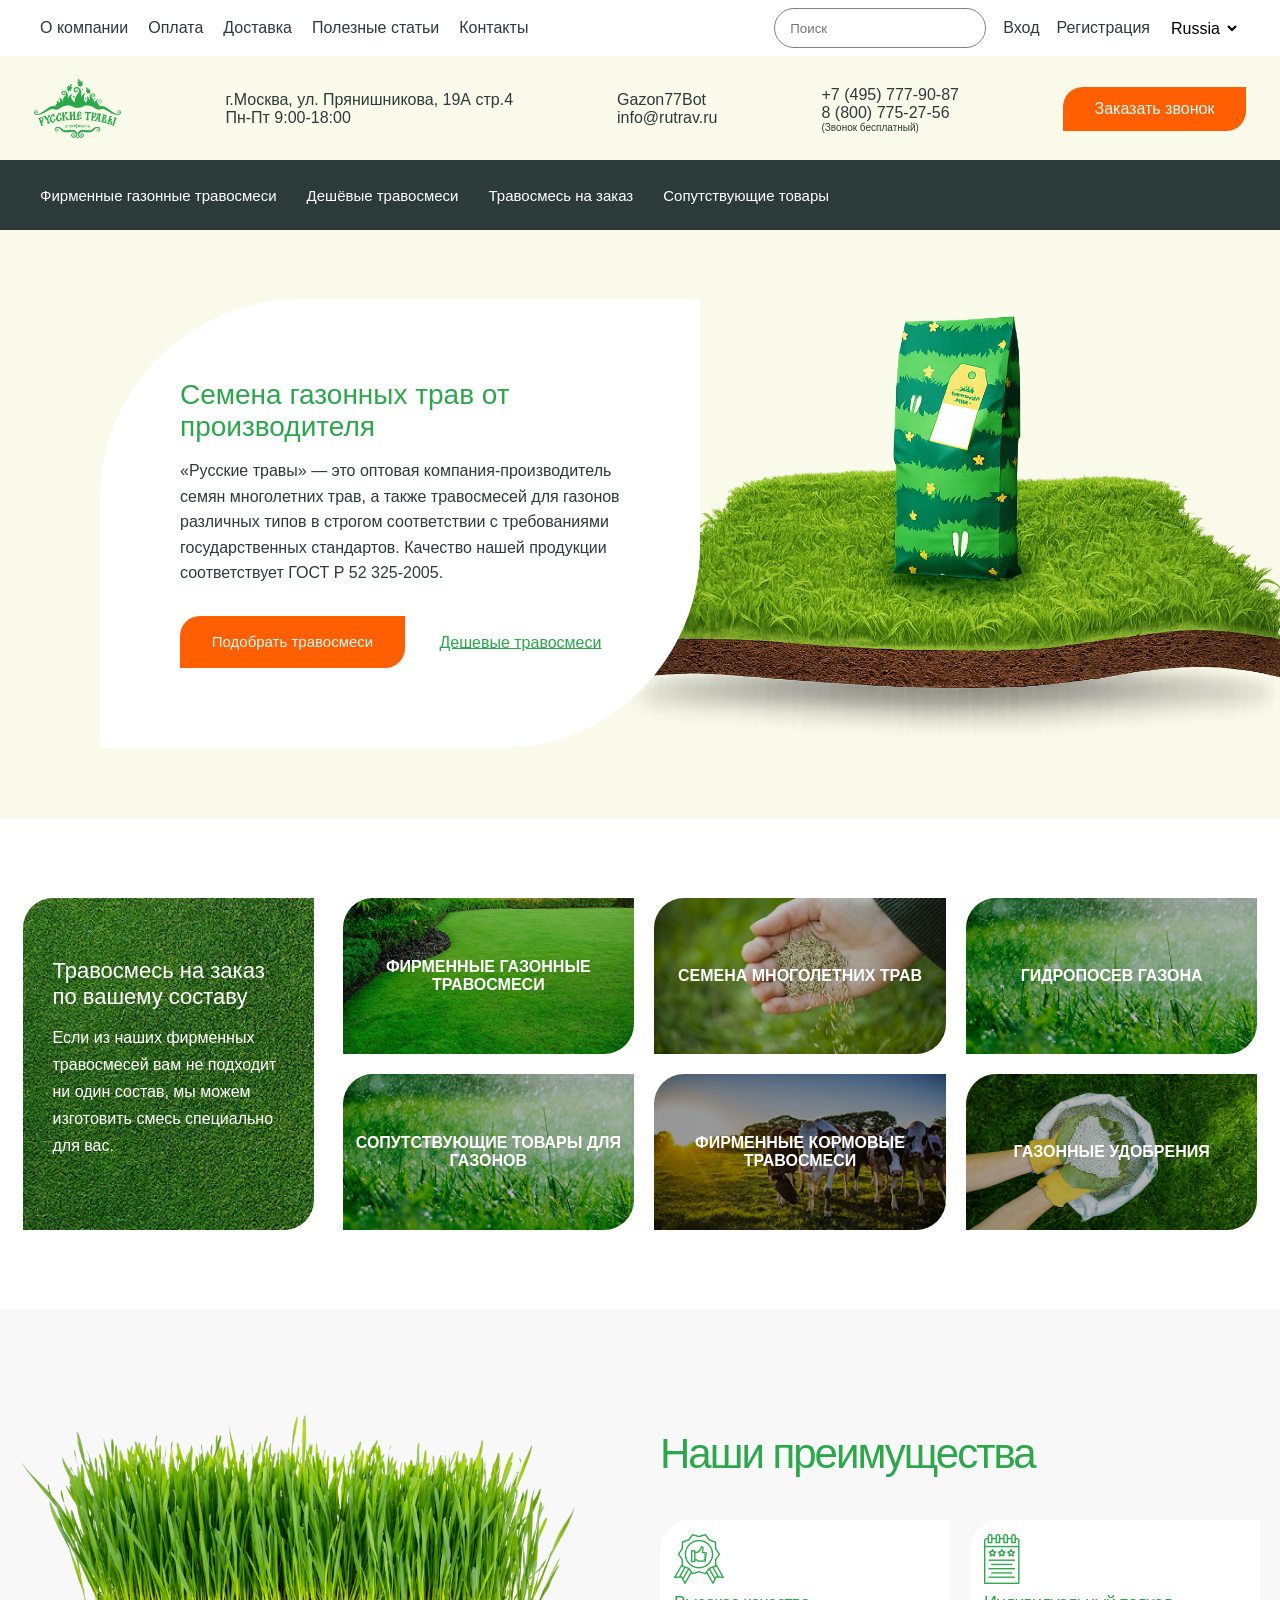
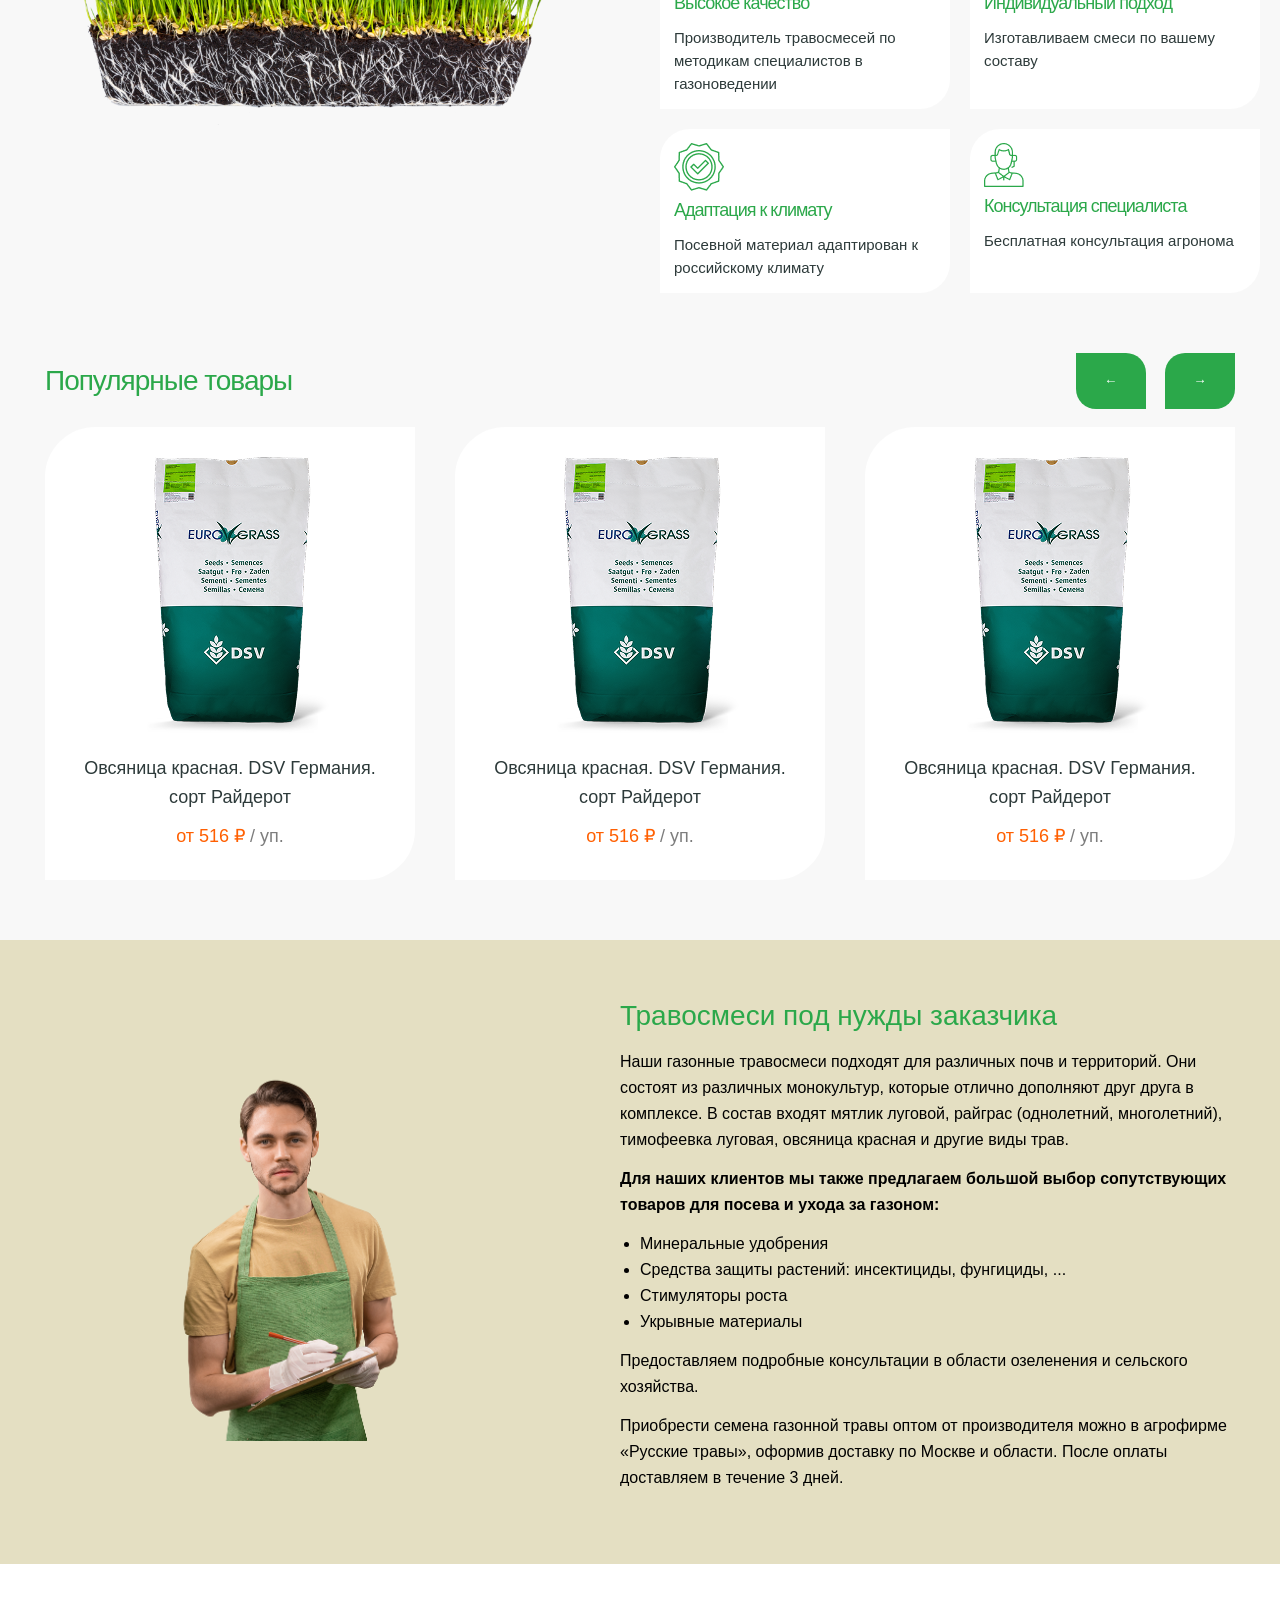
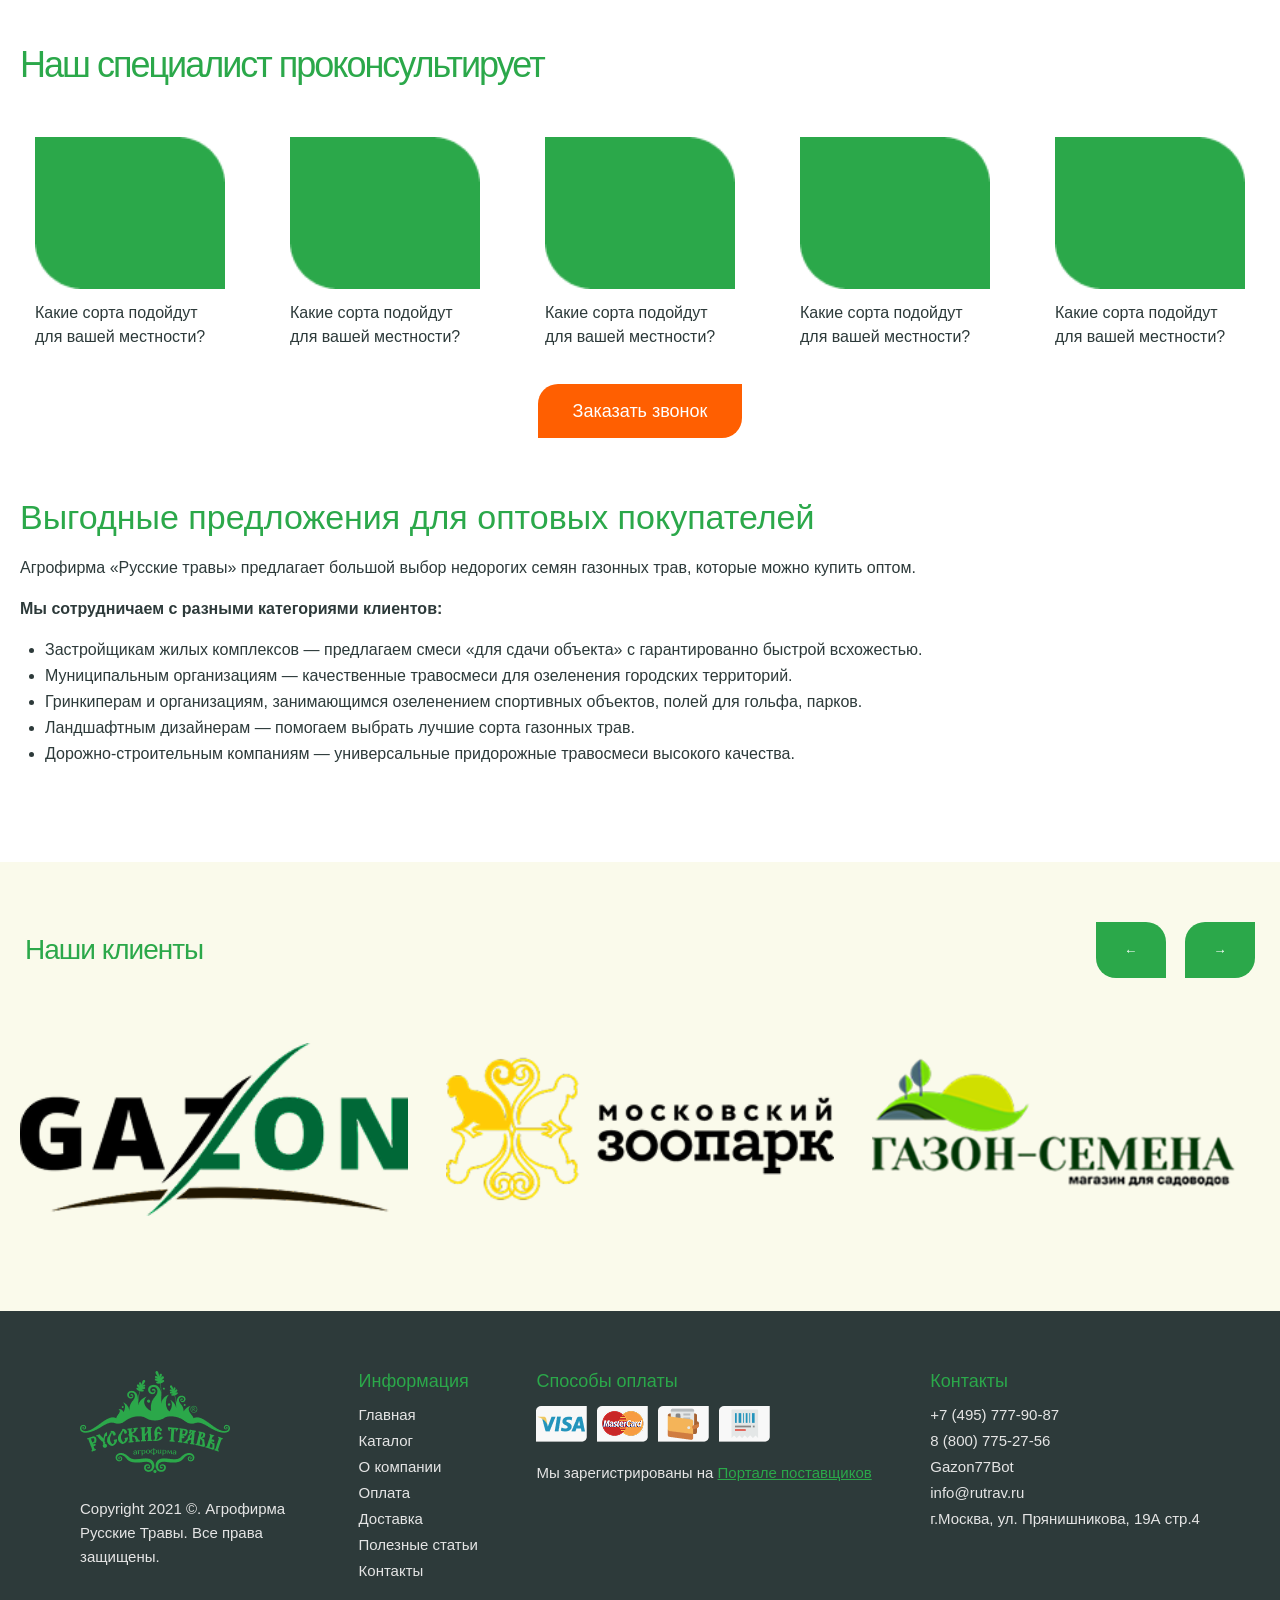
==== commit 30110830: "bugs fixed" ====
--- a/index.html
+++ b/index.html
@@ -1,4 +1,4 @@
-<!DOCTYPE html>
+<!doctype html>
 <html lang="ru">
   <head>
     <meta charset="UTF-8" />
@@ -6,12 +6,10 @@
     <title>Ruskie travi</title>
     <link rel="preconnect" href="https://fonts.googleapis.com" />
     <link rel="preconnect" href="https://fonts.gstatic.com" crossorigin />
-    <link href="https://fonts.googleapis.com/css2?family=Roboto:ital,wght@0,100..900;1,100..900&display=swap" rel="stylesheet" />
     <link rel="icon" type="image/png" href="./img/logo (1).png" />
     <link rel="stylesheet" href="./css/style.css" />
   </head>
   <body>
-
     <div id="loader">
       <div class="spinner"></div>
     </div>
@@ -21,18 +19,28 @@
       <label for="menu-toggle" class="burger">☰</label>
       <nav class="nav">
         <ul class="list">
-          <li class="text"><a href="./index-two.html" class="link">О компании</a></li>
-          <li class="text"><a href="./index-two.html" class="link">Оплата</a></li>
-          <li class="text"><a href="./index-two.html" class="link">Доставка</a></li>
-          <li class="text"><a href="./index-two.html" class="link">Полезные статьи</a></li>
-          <li class="text"><a href="./index-two.html" class="link">Контакты</a></li>
+          <li class="text">
+            <a href="./index-two.html" class="link">О компании</a>
+          </li>
+          <li class="text">
+            <a href="./index-two.html" class="link">Оплата</a>
+          </li>
+          <li class="text">
+            <a href="./index-two.html" class="link">Доставка</a>
+          </li>
+          <li class="text">
+            <a href="./index-two.html" class="link">Полезные статьи</a>
+          </li>
+          <li class="text">
+            <a href="./index-two.html" class="link">Контакты</a>
+          </li>
         </ul>
       </nav>
       <div class="header-info">
         <input type="search" placeholder="Поиск" />
-        <a href="">Вход</a>
-        <a href="">Регистрация</a>
-        <select name="" id="">
+        <a href="#">Вход</a>
+        <a href="#">Регистрация</a>
+        <select name="language" id="language-select">
           <option value="">Russia</option>
           <option value="">English</option>
           <option value="">Japan</option>
@@ -41,21 +49,26 @@
     </header>
 
     <main>
-
       <section class="section">
         <div class="info">
-          <img src="./img/logo (1).png" alt="logo" />
+          <img loading="eager" src="./img/logo (1).png" alt="logo" />
           <div class="info-texts">
-            <span class="info-text"><a href="./">г.Москва, ул. Прянишникова, 19А стр.4</a></span>
+            <span class="info-text"
+              ><a href="./">г.Москва, ул. Прянишникова, 19А стр.4</a></span
+            >
             <p class="info-text-two">Пн-Пт 9:00-18:00</p>
           </div>
           <div class="info-texts">
-            <span class="info-text"><a href="">Gazon77Bot</a></span>
-            <p class="info-text-two"><a href="">info@rutrav.ru</a></p>
+            <span class="info-text"><a href="#">Gazon77Bot</a></span>
+            <p class="info-text-two"><a href="#">info@rutrav.ru</a></p>
           </div>
           <div class="info-texts">
-            <span class="info-text"><a href="tel:+74957779087">+7 (495) 777-90-87</a></span>
-            <p class="info-text-two"><a href="tel:88007752756">8 (800) 775-27-56</a></p>
+            <span class="info-text"
+              ><a href="tel:+74957779087">+7 (495) 777-90-87</a></span
+            >
+            <p class="info-text-two">
+              <a href="tel:88007752756">8 (800) 775-27-56</a>
+            </p>
             <p class="call">(Звонок бесплатный)</p>
           </div>
           <button class="call-two">Заказать звонок</button>
@@ -69,36 +82,79 @@
             <a href="./index-three.html">Дешёвые травосмеси</a>
             <a href="./index-three.html">Травосмесь на заказ</a>
             <a href="./index-three.html">Сопутствующие товары</a>
-            <img src="./img/basket.png" alt="basket" />
           </div>
         </div>
 
         <div class="smena">
           <div class="smena-box">
             <h2>Семена газонных трав от производителя</h2>
-            <p>«Русские травы» — это оптовая компания-производитель семян многолетних трав, а также травосмесей для газонов различных типов в строгом соответствии с требованиями государственных стандартов. Качество нашей продукции соответствует ГОСТ Р 52 325-2005.</p>
+            <p>
+              «Русские травы» — это оптовая компания-производитель семян
+              многолетних трав, а также травосмесей для газонов различных типов
+              в строгом соответствии с требованиями государственных стандартов.
+              Качество нашей продукции соответствует ГОСТ Р 52 325-2005.
+            </p>
             <button type="button">Подобрать травосмеси</button>
-            <a href="">Дешевые травосмеси</a>
+            <a href="#">Дешевые травосмеси</a>
           </div>
           <div class="smena-img">
-            <img src="./img/ChatGPT Image Mar 2, 2026, 11_20_45 AM.png" alt="Газонные травы" />
+            <img loading="lazy"
+              src="./img/ChatGPT Image Mar 2, 2026, 11_20_45 AM.png"
+              alt="Газонные травы"
+            />
           </div>
         </div>
       </section>
 
       <section class="sec-two">
         <div class="cards">
-          <div class="card-one" style="background-image: url('./img/Rectangle 2 (1).png');">
+          <div
+            class="card-one"
+            style="background-image: url(&quot;./img/Rectangle 2 (1).png&quot;)"
+          >
             <h2>Травосмесь на заказ по вашему составу</h2>
-            <p>Если из наших фирменных травосмесей вам не подходит ни один состав, мы можем изготовить смесь специально для вас.</p>
+            <p>
+              Если из наших фирменных травосмесей вам не подходит ни один
+              состав, мы можем изготовить смесь специально для вас.
+            </p>
           </div>
           <div class="grid-container">
-            <div class="card" style="background-image: url('./img/bg.png');">ФИРМЕННЫЕ ГАЗОННЫЕ ТРАВОСМЕСИ</div>
-            <div class="card" style="background-image: url('./img/bg (1).png');">СЕМЕНА МНОГОЛЕТНИХ ТРАВ</div>
-            <div class="card" style="background-image: url('./img/bg (2).png');">ГИДРОПОСЕВ ГАЗОНА</div>
-            <div class="card" style="background-image: url('./img/bg (2).png');">СОПУТСТВУЮЩИЕ ТОВАРЫ ДЛЯ ГАЗОНОВ</div>
-            <div class="card" style="background-image: url('./img/bg (4).png');">ФИРМЕННЫЕ КОРМОВЫЕ ТРАВОСМЕСИ</div>
-            <div class="card" style="background-image: url('./img/bg (5).png');">ГАЗОННЫЕ УДОБРЕНИЯ</div>
+            <div
+              class="card"
+              style="background-image: url(&quot;./img/bg.png&quot;)"
+            >
+              ФИРМЕННЫЕ ГАЗОННЫЕ ТРАВОСМЕСИ
+            </div>
+            <div
+              class="card"
+              style="background-image: url(&quot;./img/bg (1).png&quot;)"
+            >
+              СЕМЕНА МНОГОЛЕТНИХ ТРАВ
+            </div>
+            <div
+              class="card"
+              style="background-image: url(&quot;./img/bg (2).png&quot;)"
+            >
+              ГИДРОПОСЕВ ГАЗОНА
+            </div>
+            <div
+              class="card"
+              style="background-image: url(&quot;./img/bg (2).png&quot;)"
+            >
+              СОПУТСТВУЮЩИЕ ТОВАРЫ ДЛЯ ГАЗОНОВ
+            </div>
+            <div
+              class="card"
+              style="background-image: url(&quot;./img/bg (4).png&quot;)"
+            >
+              ФИРМЕННЫЕ КОРМОВЫЕ ТРАВОСМЕСИ
+            </div>
+            <div
+              class="card"
+              style="background-image: url(&quot;./img/bg (5).png&quot;)"
+            >
+              ГАЗОННЫЕ УДОБРЕНИЯ
+            </div>
           </div>
         </div>
       </section>
@@ -106,28 +162,31 @@
       <section class="sec-three">
         <div class="big-box">
           <div class="big-box-img">
-            <img src="./img/lawn-mowing-with-soil.png" alt="Газон" />
+            <img loading="lazy" src="./img/lawn-mowing-with-soil.png" alt="Газон" />
           </div>
           <div class="big-box-info">
             <h2>Наши преимущества</h2>
             <div class="grid-container-two">
               <div class="advantage-card">
-                <img src="./img/best.png" alt="качество" />
+                <img loading="lazy" src="./img/best.png" alt="качество" />
                 <h3>Высокое качество</h3>
-                <p>Производитель травосмесей по методикам специалистов в газоноведении</p>
+                <p>
+                  Производитель травосмесей по методикам специалистов в
+                  газоноведении
+                </p>
               </div>
               <div class="advantage-card">
-                <img src="./img/note.png" alt="подход" />
+                <img loading="lazy" src="./img/note.png" alt="подход" />
                 <h3>Индивидуальный подход</h3>
                 <p>Изготавливаем смеси по вашему составу</p>
               </div>
               <div class="advantage-card">
-                <img src="./img/approved.png" alt="климат" />
+                <img loading="lazy" src="./img/approved.png" alt="климат" />
                 <h3>Адаптация к климату</h3>
                 <p>Посевной материал адаптирован к российскому климату</p>
               </div>
               <div class="advantage-card">
-                <img src="./img/Vector.png" alt="консультация" />
+                <img loading="lazy" src="./img/Vector.png" alt="консультация" />
                 <h3>Консультация специалиста</h3>
                 <p>Бесплатная консультация агронома</p>
               </div>
@@ -145,38 +204,65 @@
           </div>
           <div class="big-box-two-cards">
             <div class="box-two-card">
-              <img src="./img/img (1).png" alt="товар" />
+              <img loading="lazy" src="./img/img (1).png" alt="товар" />
               <p>Овсяница красная. DSV Германия. сорт Райдерот</p>
-              <p class="price">от 516 ₽ <span class="price-unit">/ уп.</span></p>
+              <p class="price">
+                от 516 ₽ <span class="price-unit">/ уп.</span>
+              </p>
             </div>
             <div class="box-two-card">
-              <img src="./img/img (1).png" alt="товар" />
+              <img loading="lazy" src="./img/img (1).png" alt="товар" />
               <p>Овсяница красная. DSV Германия. сорт Райдерот</p>
-              <p class="price">от 516 ₽ <span class="price-unit">/ уп.</span></p>
+              <p class="price">
+                от 516 ₽ <span class="price-unit">/ уп.</span>
+              </p>
             </div>
             <div class="box-two-card">
-              <img src="./img/img (1).png" alt="товар" />
+              <img loading="lazy" src="./img/img (1).png" alt="товар" />
               <p>Овсяница красная. DSV Германия. сорт Райдерот</p>
-              <p class="price">от 516 ₽ <span class="price-unit">/ уп.</span></p>
+              <p class="price">
+                от 516 ₽ <span class="price-unit">/ уп.</span>
+              </p>
             </div>
           </div>
         </div>
       </section>
 
       <section class="sec-four">
-        <img src="./img/young-male-farmer-with-pen-and-clipboard-making-notes-in-verical-farm 1.png" alt="фермер" />
+        <img loading="lazy"
+          src="./img/young-male-farmer-with-pen-and-clipboard-making-notes-in-verical-farm 1.png"
+          alt="фермер"
+        />
         <div class="travosmesi">
           <h2>Травосмеси под нужды заказчика</h2>
-          <p>Наши газонные травосмеси подходят для различных почв и территорий. Они состоят из различных монокультур, которые отлично дополняют друг друга в комплексе. В состав входят мятлик луговой, райграс (однолетний, многолетний), тимофеевка луговая, овсяница красная и другие виды трав.</p>
-          <p><b>Для наших клиентов мы также предлагаем большой выбор сопутствующих товаров для посева и ухода за газоном:</b></p>
+          <p>
+            Наши газонные травосмеси подходят для различных почв и территорий.
+            Они состоят из различных монокультур, которые отлично дополняют друг
+            друга в комплексе. В состав входят мятлик луговой, райграс
+            (однолетний, многолетний), тимофеевка луговая, овсяница красная и
+            другие виды трав.
+          </p>
+          <p>
+            <b
+              >Для наших клиентов мы также предлагаем большой выбор
+              сопутствующих товаров для посева и ухода за газоном:</b
+            >
+          </p>
           <ul>
             <li>Минеральные удобрения</li>
             <li>Средства защиты растений: инсектициды, фунгициды, ...</li>
             <li>Стимуляторы роста</li>
             <li>Укрывные материалы</li>
           </ul>
-          <p>Предоставляем подробные консультации в области озеленения и сельского хозяйства.</p>
-          <p>Приобрести семена газонной травы оптом от производителя можно в агрофирме «Русские травы», оформив доставку по Москве и области. После оплаты доставляем в течение 3 дней.</p>
+          <p>
+            Предоставляем подробные консультации в области озеленения и
+            сельского хозяйства.
+          </p>
+          <p>
+            Приобрести семена газонной травы оптом от производителя можно в
+            агрофирме «Русские травы», оформив доставку по Москве и области.
+            После оплаты доставляем в течение 3 дней.
+          </p>
         </div>
       </section>
 
@@ -185,23 +271,23 @@
           <h2>Наш специалист проконсультирует</h2>
           <div class="nash-cards">
             <div class="nash-card">
-              <img src="./img/Rectangle 6 (1).png" alt="специалист" />
-              <p>Какие сорта подойдут для вашей местности?</p>
-            </div>
-            <div class="nash-card">
-              <img src="./img/Rectangle 6 (1).png" alt="специалист" />
-              <p>Какие сорта подойдут для вашей местности?</p>
-            </div>
-            <div class="nash-card">
-              <img src="./img/Rectangle 6 (1).png" alt="специалист" />
-              <p>Какие сорта подойдут для вашей местности?</p>
-            </div>
-            <div class="nash-card">
-              <img src="./img/Rectangle 6 (1).png" alt="специалист" />
-              <p>Какие сорта подойдут для вашей местности?</p>
-            </div>
-            <div class="nash-card">
-              <img src="./img/Rectangle 6 (1).png" alt="специалист" />
+              <img loading="lazy" src="./img/Rectangle 6 (1).png" alt="специалист" />
+              <p>Какие сорта подойдут для вашей местности?</p>
+            </div>
+            <div class="nash-card">
+              <img loading="lazy" src="./img/Rectangle 6 (1).png" alt="специалист" />
+              <p>Какие сорта подойдут для вашей местности?</p>
+            </div>
+            <div class="nash-card">
+              <img loading="lazy" src="./img/Rectangle 6 (1).png" alt="специалист" />
+              <p>Какие сорта подойдут для вашей местности?</p>
+            </div>
+            <div class="nash-card">
+              <img loading="lazy" src="./img/Rectangle 6 (1).png" alt="специалист" />
+              <p>Какие сорта подойдут для вашей местности?</p>
+            </div>
+            <div class="nash-card">
+              <img loading="lazy" src="./img/Rectangle 6 (1).png" alt="специалист" />
               <p>Какие сорта подойдут для вашей местности?</p>
             </div>
           </div>
@@ -210,14 +296,32 @@
 
         <div class="vigodine">
           <h2>Выгодные предложения для оптовых покупателей</h2>
-          <p>Агрофирма «Русские травы» предлагает большой выбор недорогих семян газонных трав, которые можно купить оптом.</p>
+          <p>
+            Агрофирма «Русские травы» предлагает большой выбор недорогих семян
+            газонных трав, которые можно купить оптом.
+          </p>
           <p><b>Мы сотрудничаем с разными категориями клиентов:</b></p>
           <ul>
-            <li>Застройщикам жилых комплексов — предлагаем смеси «для сдачи объекта» с гарантированно быстрой всхожестью.</li>
-            <li>Муниципальным организациям — качественные травосмеси для озеленения городских территорий.</li>
-            <li>Гринкиперам и организациям, занимающимся озеленением спортивных объектов, полей для гольфа, парков.</li>
-            <li>Ландшафтным дизайнерам — помогаем выбрать лучшие сорта газонных трав.</li>
-            <li>Дорожно-строительным компаниям — универсальные придорожные травосмеси высокого качества.</li>
+            <li>
+              Застройщикам жилых комплексов — предлагаем смеси «для сдачи
+              объекта» с гарантированно быстрой всхожестью.
+            </li>
+            <li>
+              Муниципальным организациям — качественные травосмеси для
+              озеленения городских территорий.
+            </li>
+            <li>
+              Гринкиперам и организациям, занимающимся озеленением спортивных
+              объектов, полей для гольфа, парков.
+            </li>
+            <li>
+              Ландшафтным дизайнерам — помогаем выбрать лучшие сорта газонных
+              трав.
+            </li>
+            <li>
+              Дорожно-строительным компаниям — универсальные придорожные
+              травосмеси высокого качества.
+            </li>
           </ul>
         </div>
       </section>
@@ -231,54 +335,53 @@
           </div>
         </div>
         <div class="six-info-imgs">
-          <a href=""><img src="./img/1.png" alt="gazon" /></a>
-          <a href=""><img src="./img/2.png" alt="espace-vert" /></a>
-          <a href=""><img src="./img/3.png" alt="moskovskiy zopark" /></a>
-          <a href=""><img src="./img/4.png" alt="gazon-semena" /></a>
+          <a href="#"><img loading="lazy" src="./img/1.png" alt="gazon" /></a>
+          <!-- <a href="#"><img loading="lazy" src="./img/2.png" alt="espace-vert" /></a> -->
+          <a href="#"><img loading="lazy" src="./img/3.png" alt="moskovskiy zopark" /></a>
+          <a href="#"><img loading="lazy" src="./img/4.png" alt="gazon-semena" /></a>
         </div>
       </section>
 
       <footer class="footer">
         <div class="footer-box">
-          <img class="footer-img" src="./img/logo (1).png" alt="logo" />
-          <p class="footer-text">Copyright 2021 ©. Агрофирма Русские Травы. Все права защищены.</p>
+          <img loading="lazy" class="footer-img" src="./img/logo (1).png" alt="logo" />
+          <p class="footer-text">
+            Copyright 2021 ©. Агрофирма Русские Травы. Все права защищены.
+          </p>
         </div>
         <div class="footer-box-two">
           <h3>Информация</h3>
           <ul>
-            <li><a href="">Главная</a></li>
-            <li><a href="">Каталог</a></li>
-            <li><a href="">О компании</a></li>
-            <li><a href="">Оплата</a></li>
-            <li><a href="">Доставка</a></li>
-            <li><a href="">Полезные статьи</a></li>
-            <li><a href="">Контакты</a></li>
+            <li><a href="#">Главная</a></li>
+            <li><a href="#">Каталог</a></li>
+            <li><a href="#">О компании</a></li>
+            <li><a href="#">Оплата</a></li>
+            <li><a href="#">Доставка</a></li>
+            <li><a href="#">Полезные статьи</a></li>
+            <li><a href="#">Контакты</a></li>
           </ul>
         </div>
         <div class="footer-box-three">
           <h3>Способы оплаты</h3>
           <div class="footer-cards">
-            <a href=""><img src="./img/1 (1).png" alt="visa" /></a>
-            <a href=""><img src="./img/2 (1).png" alt="mastercard" /></a>
-            <a href=""><img src="./img/3 (1).png" alt="wallet" /></a>
-            <a href=""><img src="./img/4 (1).png" alt="note" /></a>
-          </div>
-          <p>Мы зарегистрированы на <a href="">Портале поставщиков</a></p>
+            <a href="#"><img loading="lazy" src="./img/1 (1).png" alt="visa" /></a>
+            <a href="#"><img loading="lazy" src="./img/2 (1).png" alt="mastercard" /></a>
+            <a href="#"><img loading="lazy" src="./img/3 (1).png" alt="wallet" /></a>
+            <a href="#"><img loading="lazy" src="./img/4 (1).png" alt="note" /></a>
+          </div>
+          <p>Мы зарегистрированы на <a href="#">Портале поставщиков</a></p>
         </div>
         <div class="footer-box-four">
           <h3>Контакты</h3>
           <ul>
             <li><a href="tel:+74957779087">+7 (495) 777-90-87</a></li>
             <li><a href="tel:88007752756">8 (800) 775-27-56</a></li>
-            <li><a href="">Gazon77Bot</a></li>
+            <li><a href="#">Gazon77Bot</a></li>
             <li><a href="mailto:info@rutrav.ru">info@rutrav.ru</a></li>
-            <li><a href="">г.Москва, ул. Прянишникова, 19А стр.4</a></li>
+            <li><a href="#">г.Москва, ул. Прянишникова, 19А стр.4</a></li>
           </ul>
         </div>
       </footer>
-
     </main>
-
-    <script src="./js/index.js"></script>
   </body>
-</html>
+</html> 
--- a/css/style.css
+++ b/css/style.css
@@ -5,6 +5,11 @@
   font-family: "Roboto", sans-serif;
 }
 
+::selection {
+  background-color: lightgreen;
+  color: white;
+}
+
 img {
   max-width: 100%;
   height: auto;
@@ -19,7 +24,8 @@
   align-items: center;
   justify-content: center;
   z-index: 9999;
-  animation: loaderHide 0.6s ease forwards;
+  animation: loaderHide 1s ease forwards;
+  pointer-events: none;
 }
 
 #loader .spinner {
@@ -66,7 +72,7 @@
   position: sticky;
   top: 0;
   width: 100%;
-  background: linear-gradient(180deg, rgba(0, 0, 0, 0.6), rgba(0, 0, 0, 0));
+  backdrop-filter: blur(10px);
   display: flex;
   align-items: center;
   justify-content: space-between;
@@ -92,7 +98,7 @@
 }
 
 .link:hover {
-  color: #ffffff;
+  color: #2ba84a;
 }
 .link:active {
   color: #2d3a3a;
@@ -218,6 +224,8 @@
 }
 
 .menu {
+  position: sticky;
+  top: 55px;
   width: 100%;
   height: 70px;
   background-color: #2d3a3a;
@@ -225,6 +233,7 @@
   display: flex;
   align-items: center;
   padding: 0 40px;
+  z-index: 999;
 }
 
 .for-burger-two {
@@ -264,11 +273,11 @@
 
 .smena-box {
   flex-shrink: 0;
-  width: 500px;
+  width: 600px;
   background-color: white;
   border-radius: 200px 0 200px 0;
   margin: 69px 0 70px 100px;
-  padding: 60px 50px;
+  padding: 80px;
   z-index: 1;
 }
 
@@ -305,13 +314,17 @@
   box-shadow: #ff5f01 0 0 15px 0.5px;
 }
 
+.smena-box button:active {
+  transform: scale(1);
+  box-shadow: none;
+}
+
 .smena-box a {
   color: #2ba84a;
   font-size: 16px;
-  transition: 0.3s ease;
-}
-
-.smena-box a:hover {
+}
+
+.smena-box a:active {
   color: #2f5a39;
 }
 
@@ -324,7 +337,7 @@
   width: 100%;
   height: 550px;
   object-fit: cover;
-  transition: 0.3s ease;
+  transition: transform 0.3s ease;
 }
 
 .smena-img img:hover {
@@ -352,12 +365,13 @@
   padding: 60px 22px 50px 30px;
   background-size: cover;
   background-position: center;
+  background-size: 110%;
   transition: background-size 0.3s ease;
   flex-shrink: 0;
 }
 
 .card-one:hover {
-  background-size: 110%;
+  background-size: 120%;
 }
 
 .card-one h2 {
@@ -387,16 +401,16 @@
   font-weight: bold;
   font-size: 16px;
   color: white;
-  background-color: #2ba84a;
   padding: 10px;
   background-size: cover;
   background-position: center;
+  background-size: 110%;
   transition: background-size 0.3s ease;
   cursor: pointer;
 }
 
 .card:hover {
-  background-size: 110%;
+  background-size: 120%;
 }
 
 .sec-three {
@@ -650,7 +664,6 @@
 
 .nash-card:hover {
   transform: scale(1.05);
-  border: 1px solid rgb(200, 200, 200);
   box-shadow: gray 0 0 10px 0.1px;
 }
 
@@ -687,6 +700,11 @@
   box-shadow: #ff5f01 0 0 15px 0.5px;
 }
 
+.nash-spetsi > button:active {
+  transform: none;
+  box-shadow: none;
+}
+
 .vigodine {
   max-width: 1254px;
   margin: 0 auto;
@@ -761,7 +779,7 @@
   display: flex;
   align-items: center;
   justify-content: space-between;
-  gap: 18px;
+  gap: 38px;
   flex-wrap: wrap;
 }
 
@@ -885,8 +903,24 @@
     height: auto;
   }
 
+  .smena-img img:hover {
+    transform: none;
+  }
+
   .big-box {
     flex-direction: column;
+  }
+
+  .big-box-img:hover{
+    transform: none;
+  }
+
+  .card {
+    background-size: 150%;
+  }
+
+  .card:hover {
+    background-size: 160%;
   }
 
   .big-box-img img {
@@ -901,6 +935,10 @@
   .sec-four > img {
     width: 100%;
     max-width: 100%;
+  }
+
+  .sec-four > img:hover {
+    transform: none;
   }
 
   .footer {
@@ -920,7 +958,7 @@
     top: 56px;
     left: 0;
     width: 100%;
-    background-color: #fafaeb;
+    backdrop-filter: blur(10px);
     padding: 20px;
     z-index: 999;
   }
@@ -945,7 +983,7 @@
 
   .menu {
     height: auto;
-    padding: 15px 20px;
+    padding: 15px 15px;
     flex-direction: column;
     align-items: flex-start;
   }
@@ -953,7 +991,7 @@
   .burger-two {
     display: block;
     color: white;
-    font-size: 18px;
+    font-size: 25px;
     cursor: pointer;
     margin-bottom: 10px;
   }
@@ -974,6 +1012,10 @@
     flex-direction: column;
     align-items: flex-start;
     padding: 15px;
+  }
+
+  .smena-box {
+    padding: 16px 32px;
   }
 
   .cards {
@@ -1062,3 +1104,9 @@
     padding: 0 15px;
   }
 }
+
+@media (max-width: 471px) {
+  .box-two-info-btns {
+    display: none;
+  }
+}
